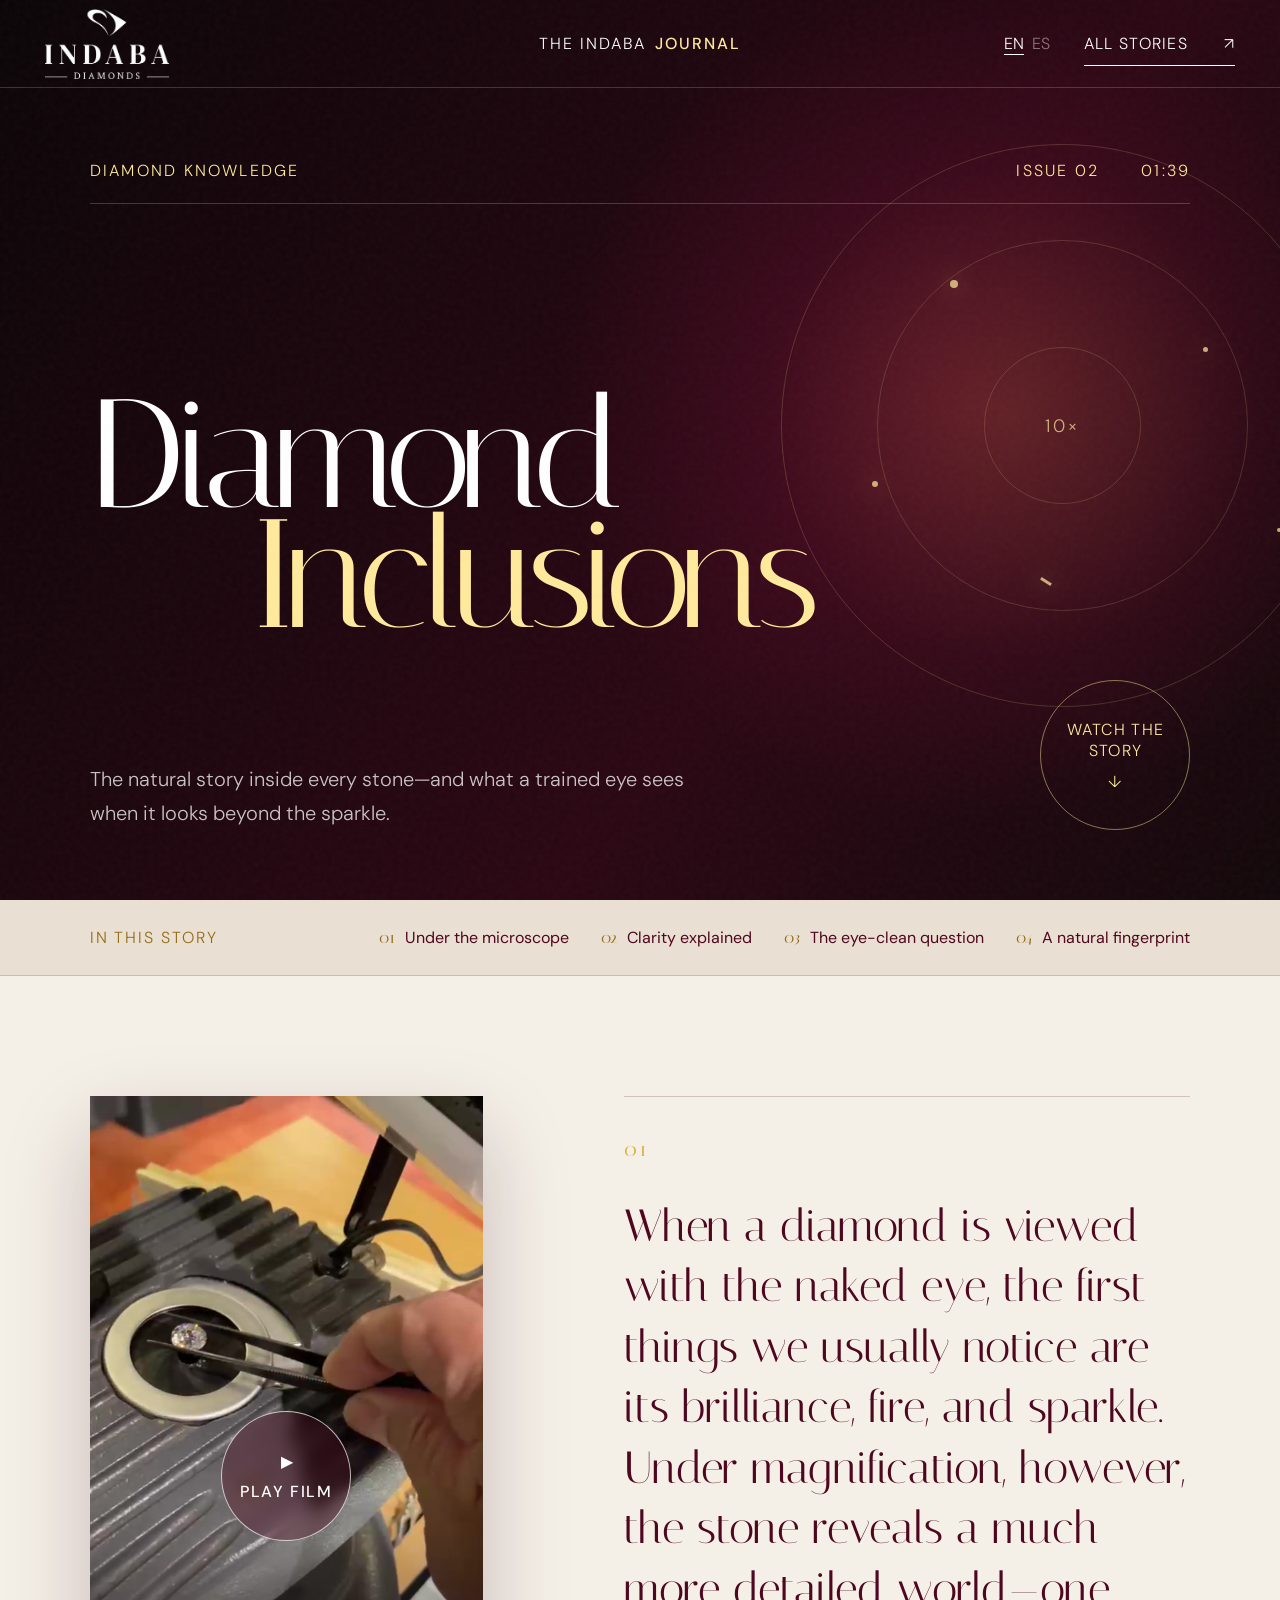
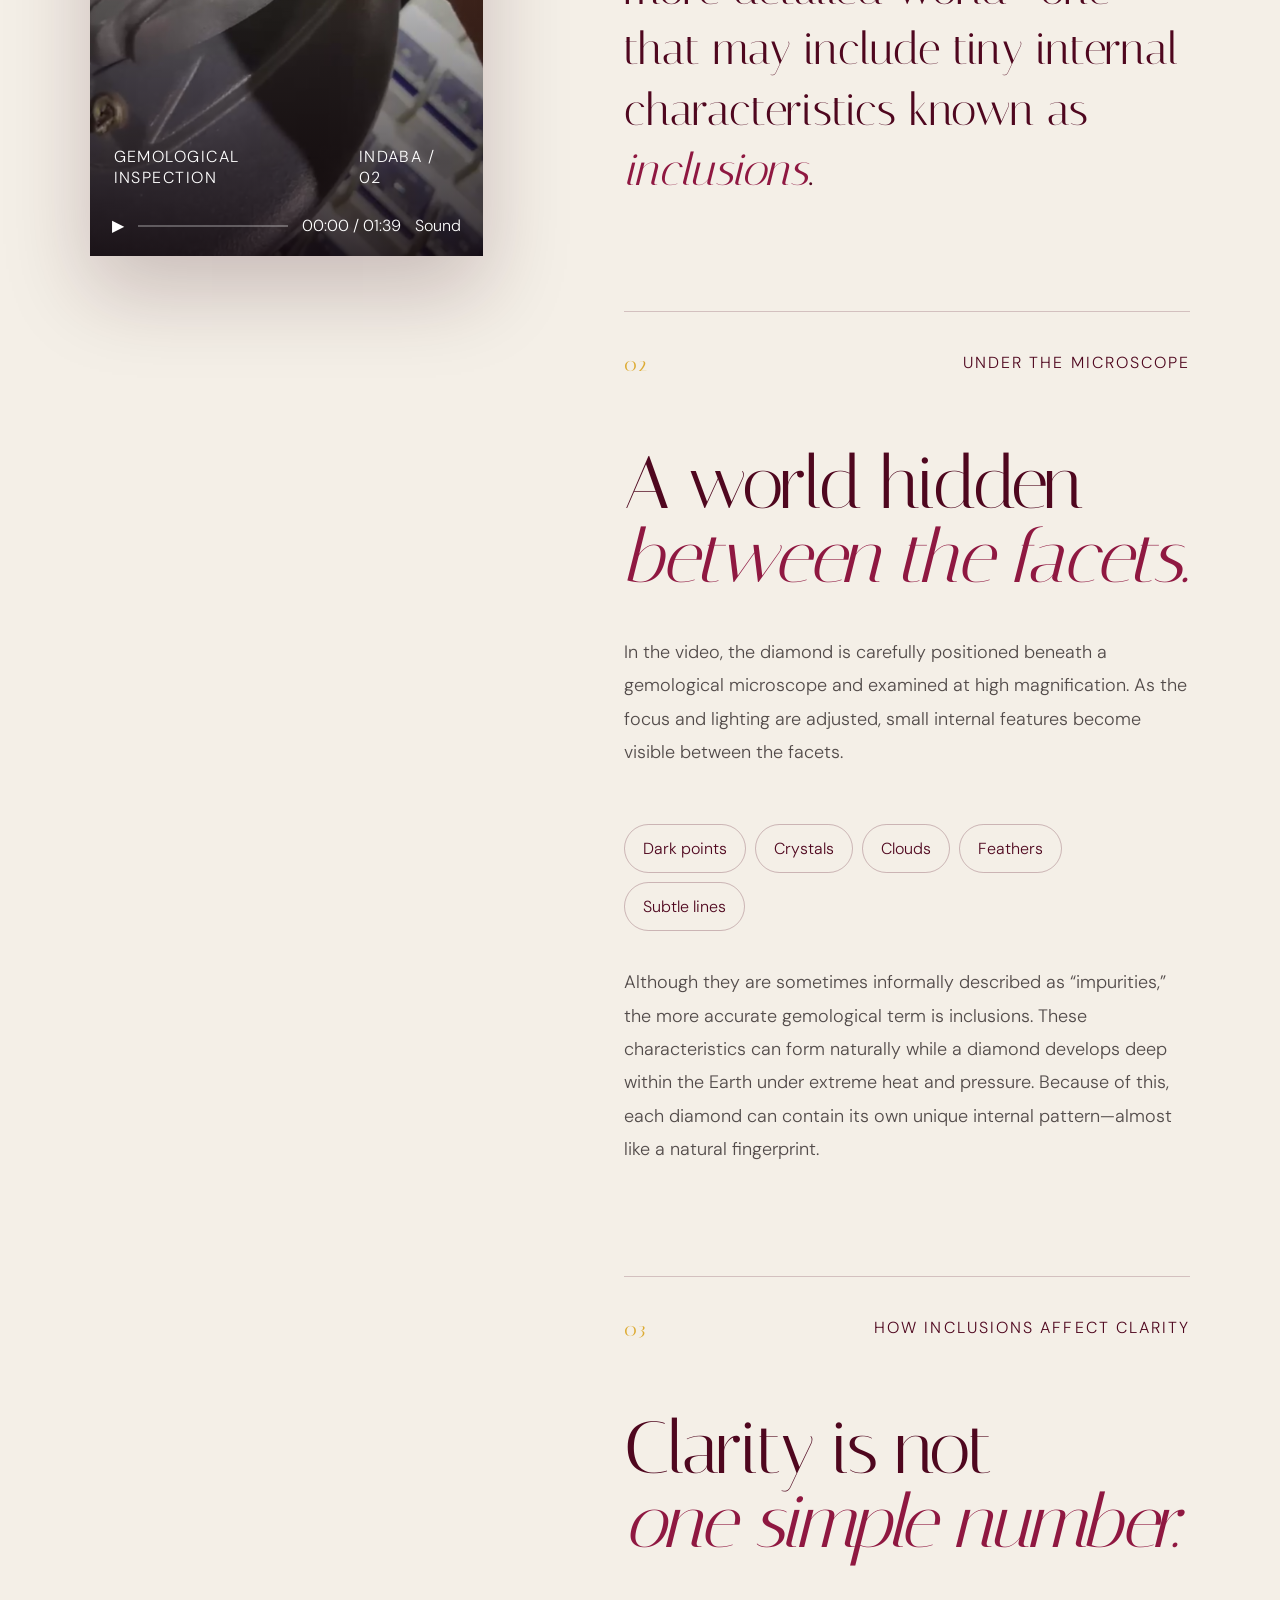
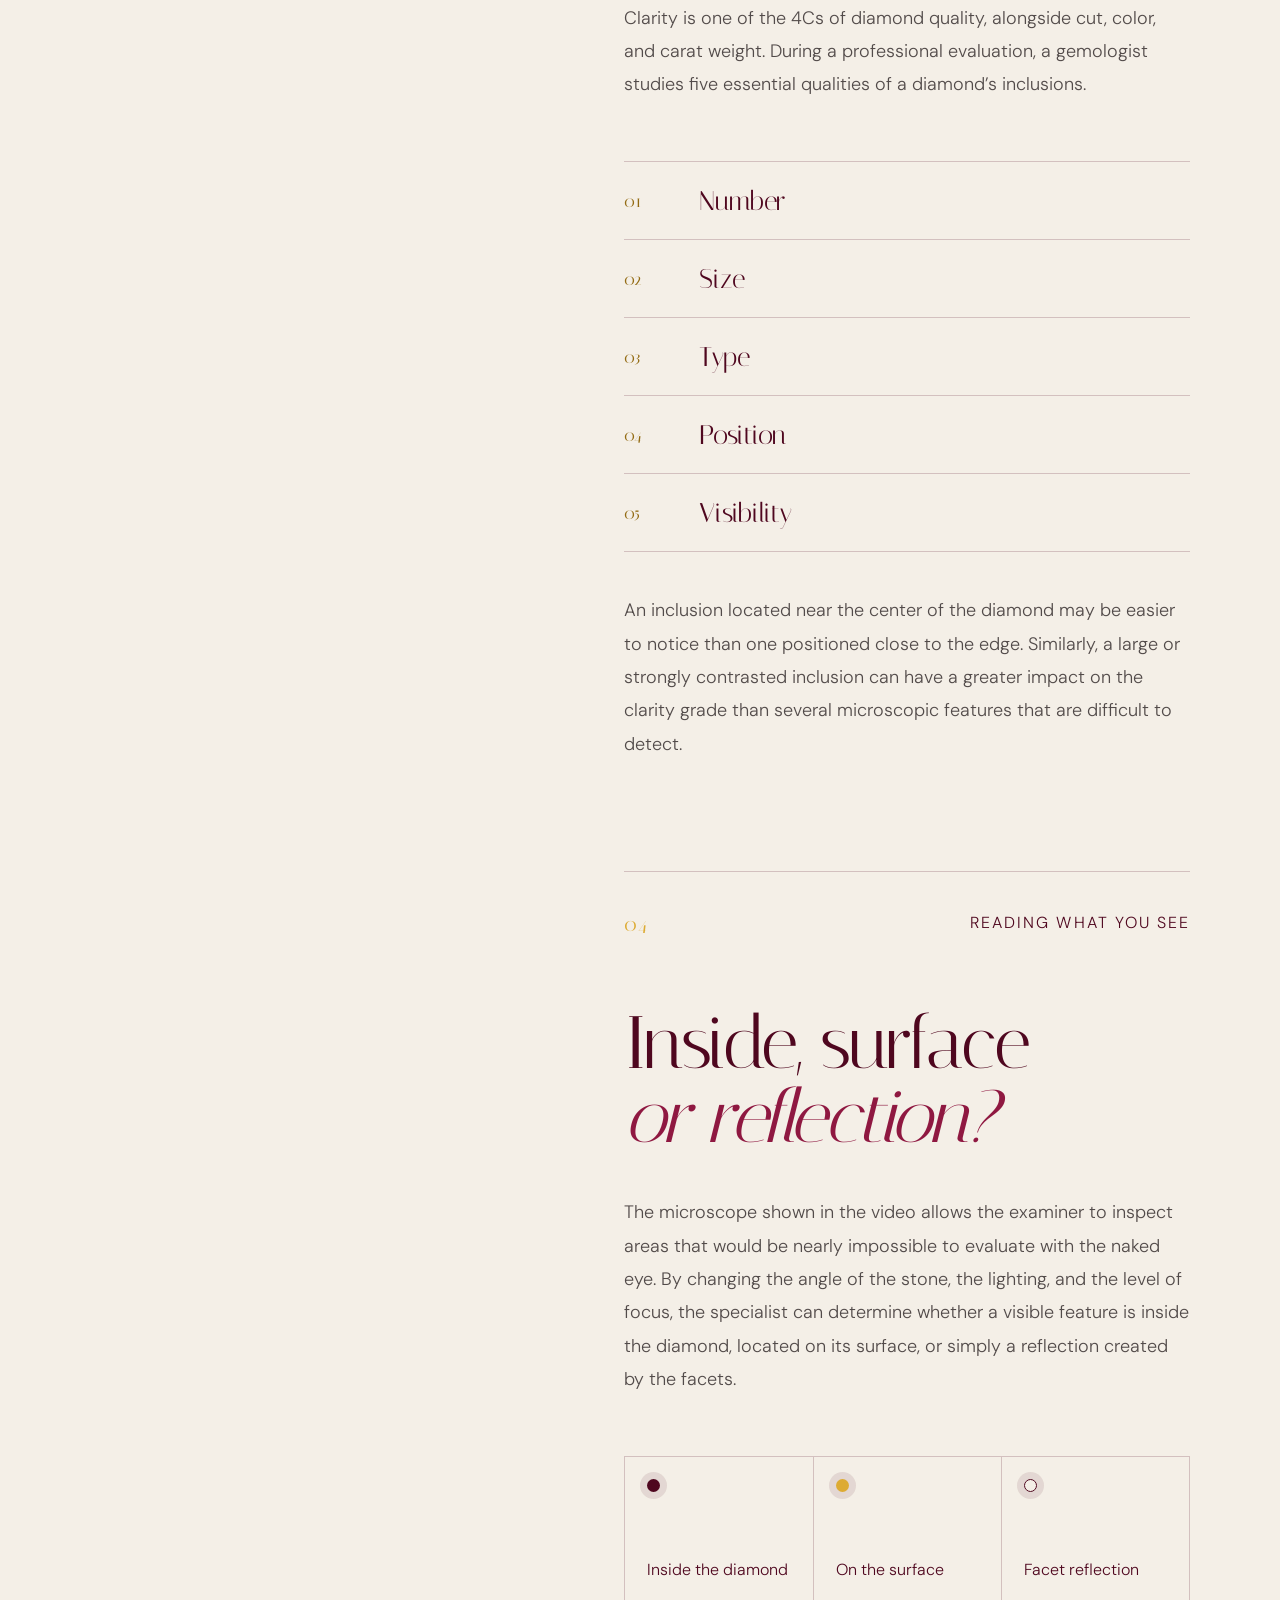
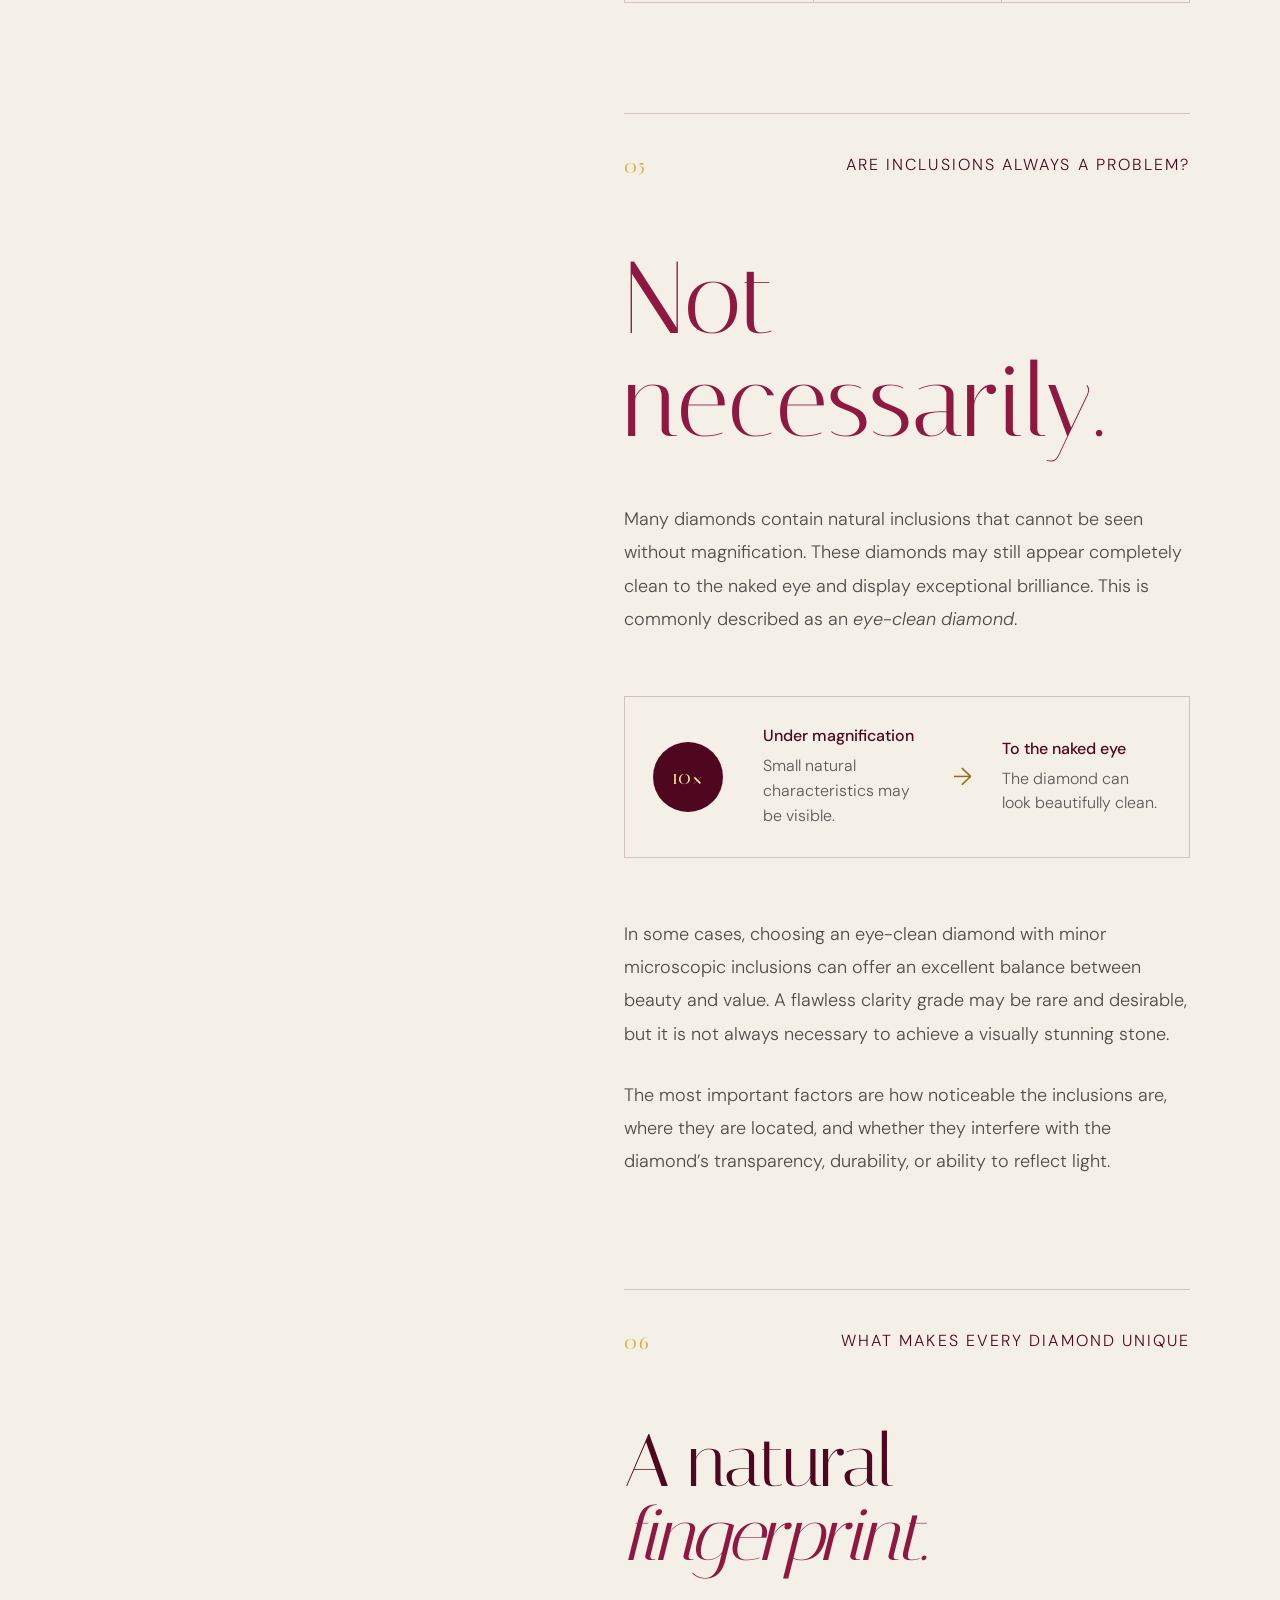
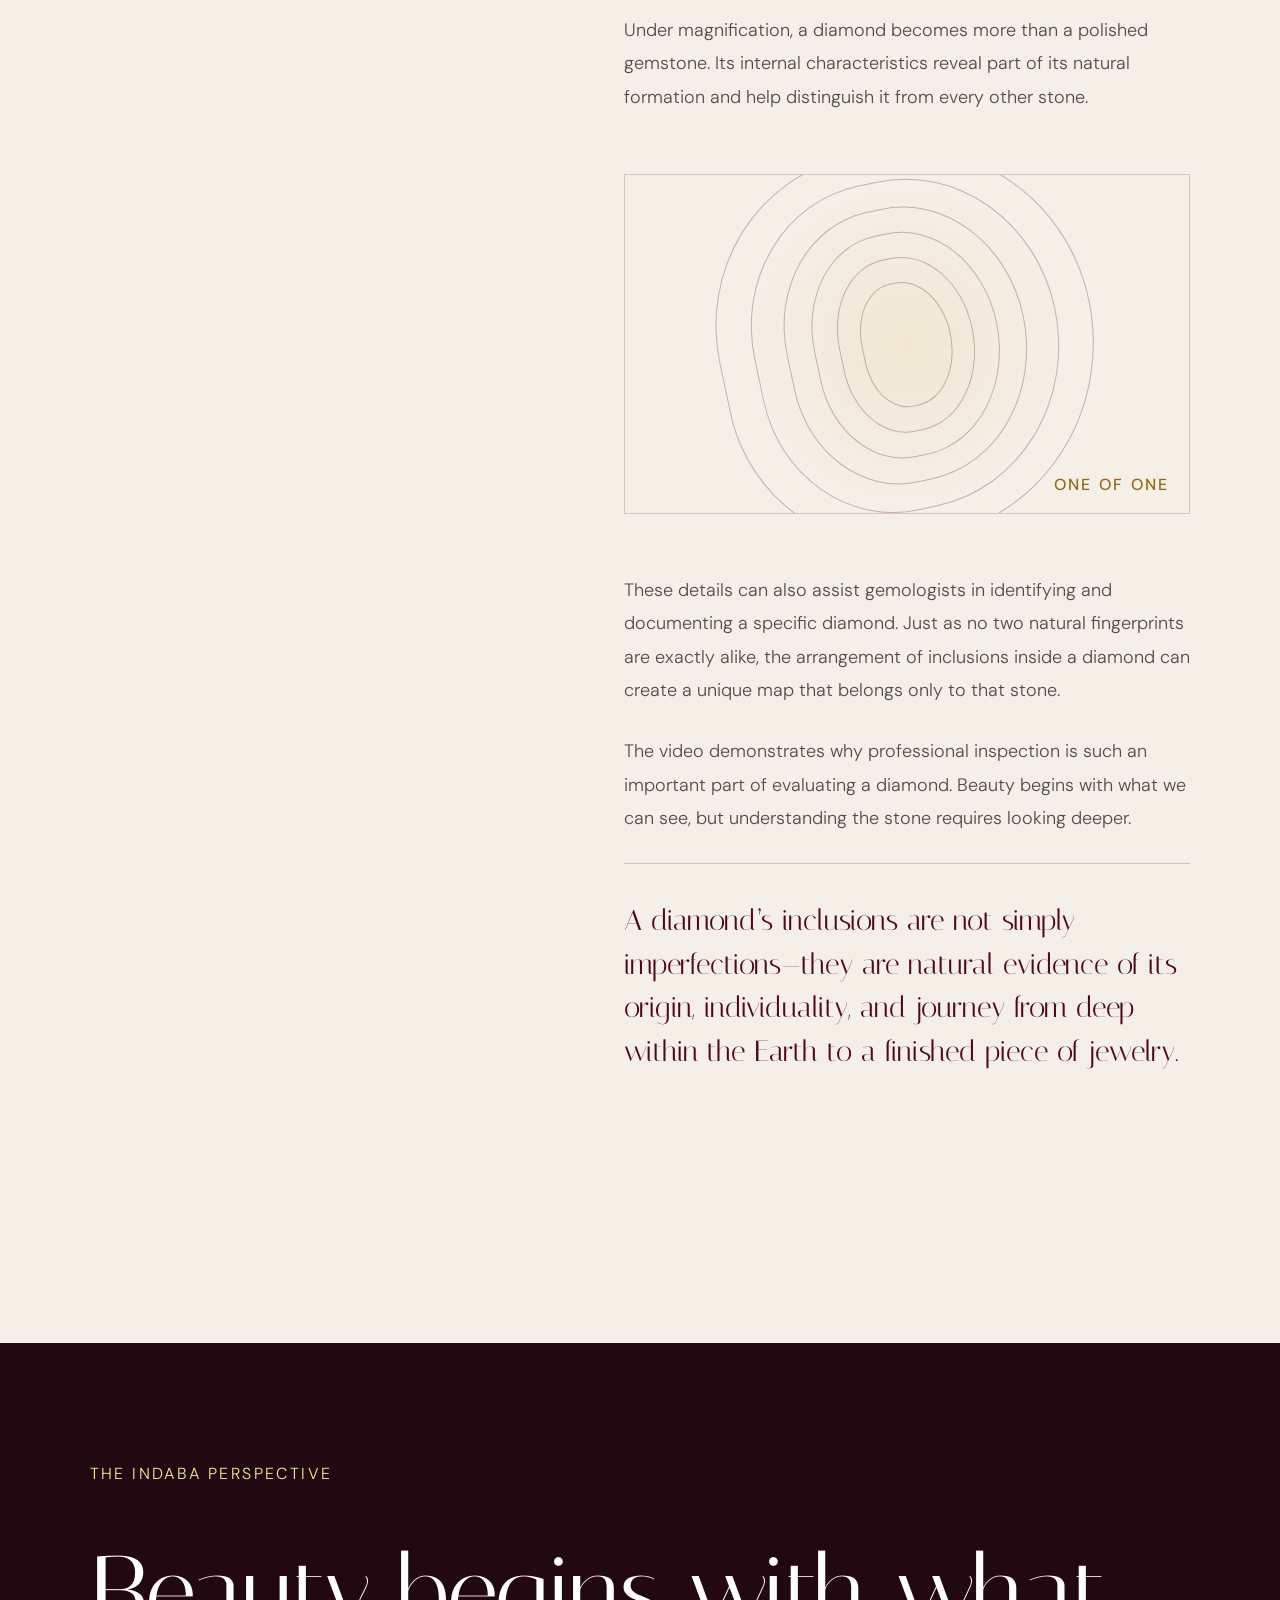
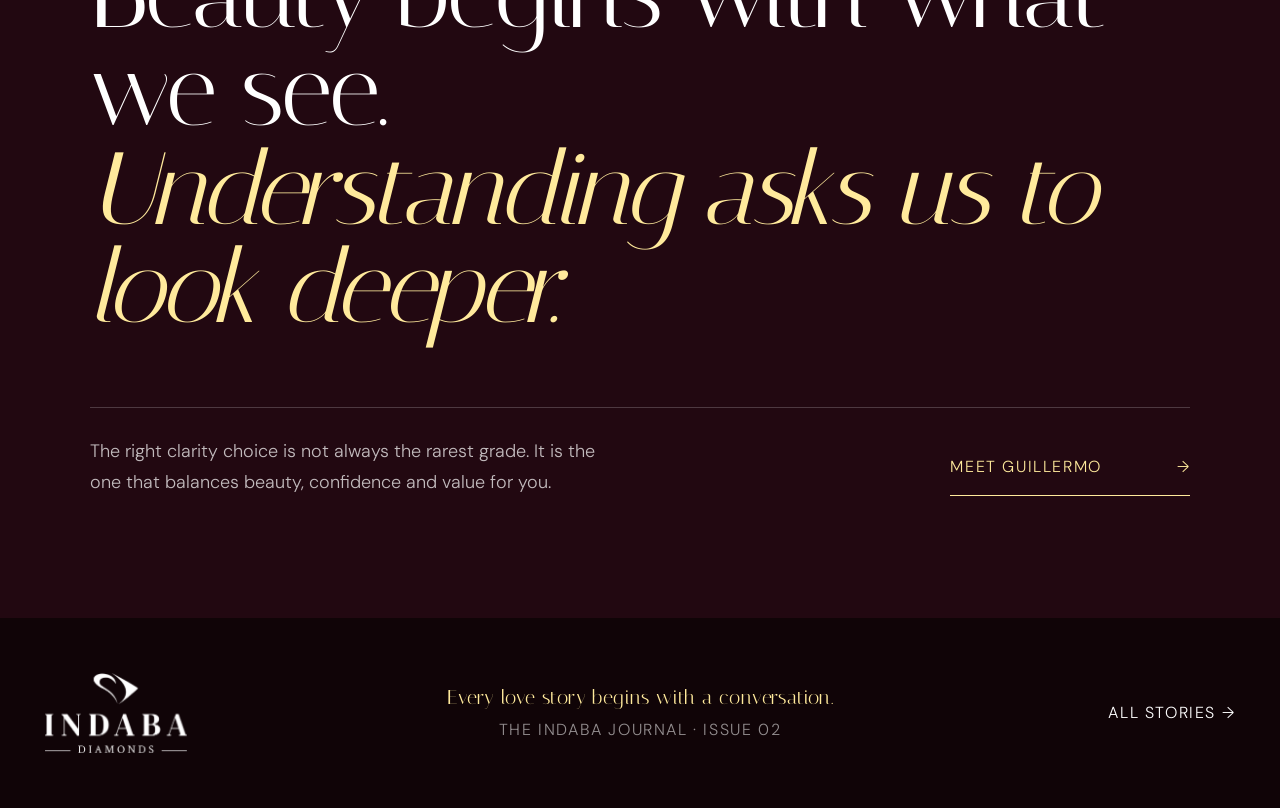
==== diamond-inclusions.html @ f03d9529 "Add bilingual Indaba Journal and update site branding" ====
<!doctype html>
<html lang="en">
  <head>
    <meta charset="UTF-8" />
    <meta name="viewport" content="width=device-width, initial-scale=1.0" />
    <meta name="description" content="Diamond inclusions: understand the natural internal characteristics, clarity and unique story inside every stone." />
    <meta name="theme-color" content="#18070d" />
    <link rel="icon" type="image/png" href="assets/branding/favicon.png" />
    <title>Diamond Inclusions — The Indaba Journal</title>
    <link rel="preconnect" href="https://fonts.googleapis.com" />
    <link rel="preconnect" href="https://fonts.gstatic.com" crossorigin />
    <link href="https://fonts.googleapis.com/css2?family=DM+Sans:wght@300;400;500;600&family=Italiana&display=swap" rel="stylesheet" />
    <link rel="stylesheet" href="journal.css" />
    <link rel="stylesheet" href="inclusions.css" />
    <script src="inclusions.js" defer></script>
  </head>
  <body id="top" class="inclusions-page">
    <div class="reading-progress" aria-hidden="true"><i></i></div>
    <div class="journal-noise" aria-hidden="true"></div>

    <header class="journal-header">
      <a class="journal-wordmark brand-logo brand-logo-switch" href="index.html" aria-label="Indaba Diamonds home">
        <img class="brand-logo-white" src="assets/branding/logo-white.png" alt="" />
        <img class="brand-logo-wine" src="assets/branding/logo-wine.png" alt="" aria-hidden="true" />
      </a>
      <a class="journal-name" href="journal.html"><span>THE INDABA</span><strong>JOURNAL</strong></a>
      <div class="journal-actions">
        <button class="journal-language" aria-label="Change language"><span class="active">EN</span><span>ES</span></button>
        <a class="back-home" href="journal.html"><span data-copy="backHome">All stories</span><i>↗</i></a>
      </div>
    </header>

    <main>
      <article>
        <section class="article-hero inclusions-hero">
          <div class="article-kicker reveal">
            <span data-copy="category">Diamond knowledge</span>
            <span>ISSUE 02</span>
            <span>01:39</span>
          </div>
          <h1 class="reveal">
            <span>Diamond</span>
            <span>Inclusions</span>
          </h1>
          <div class="article-hero-bottom">
            <p class="reveal" data-copy="heroDeck">The natural story inside every stone—and what a trained eye sees when it looks beyond the sparkle.</p>
            <a class="watch-cue reveal" href="#story">
              <span data-copy="watchStory">Watch the story</span>
              <i>↓</i>
            </a>
          </div>
          <div class="inclusion-orbit" aria-hidden="true">
            <span></span><span></span><span></span><span></span><span></span>
            <small>10×</small>
          </div>
        </section>

        <nav class="article-guide" aria-label="Article overview">
          <span data-copy="inThisStory">In this story</span>
          <a href="#microscope"><i>01</i><b data-copy="guideMicroscope">Under the microscope</b></a>
          <a href="#clarity"><i>02</i><b data-copy="guideClarity">Clarity explained</b></a>
          <a href="#eye-clean"><i>03</i><b data-copy="guideEyeClean">The eye-clean question</b></a>
          <a href="#fingerprint"><i>04</i><b data-copy="guideFingerprint">A natural fingerprint</b></a>
        </nav>

        <section class="article-story" id="story">
          <aside class="video-column">
            <div class="video-frame inclusions-video">
              <video id="journal-video" poster="assets/images/journal/inclusions-inspection-poster.jpg" preload="metadata" playsinline>
                <source src="impurezas.mp4" type="video/mp4" />
              </video>
              <button class="video-play" aria-label="Play video">
                <span>▶</span>
                <b data-copy="playFilm">Play film</b>
              </button>
              <div class="video-caption">
                <span data-copy="inspection">Gemological inspection</span>
                <span>INDABA / 02</span>
              </div>
              <div class="video-controls">
                <button class="control-play" aria-label="Play video">▶</button>
                <div class="video-track" aria-hidden="true"><i></i></div>
                <time>00:00 / 01:39</time>
                <button class="control-sound" aria-label="Mute video">Sound</button>
              </div>
            </div>
          </aside>

          <div class="story-copy">
            <section class="story-chapter chapter-intro reveal">
              <span class="chapter-number">01</span>
              <p class="lead" data-copy="intro">When a diamond is viewed with the naked eye, the first things we usually notice are its brilliance, fire, and sparkle. Under magnification, however, the stone reveals a much more detailed world—one that may include tiny internal characteristics known as <em>inclusions</em>.</p>
            </section>

            <section class="story-chapter reveal" id="microscope">
              <div class="chapter-heading">
                <span class="chapter-number">02</span>
                <p data-copy="chapterMicroscope">Under the microscope</p>
              </div>
              <h2 data-copy="microscopeTitle">A world hidden<br /><em>between the facets.</em></h2>
              <p data-copy="microscopeBody">In the video, the diamond is carefully positioned beneath a gemological microscope and examined at high magnification. As the focus and lighting are adjusted, small internal features become visible between the facets.</p>
              <div class="inclusion-types">
                <span data-copy="darkPoints">Dark points</span>
                <span data-copy="crystals">Crystals</span>
                <span data-copy="clouds">Clouds</span>
                <span data-copy="feathers">Feathers</span>
                <span data-copy="lines">Subtle lines</span>
              </div>
              <p data-copy="termBody">Although they are sometimes informally described as “impurities,” the more accurate gemological term is inclusions. These characteristics can form naturally while a diamond develops deep within the Earth under extreme heat and pressure. Because of this, each diamond can contain its own unique internal pattern—almost like a natural fingerprint.</p>
            </section>

            <section class="story-chapter reveal" id="clarity">
              <div class="chapter-heading">
                <span class="chapter-number">03</span>
                <p data-copy="chapterClarity">How inclusions affect clarity</p>
              </div>
              <h2 data-copy="clarityTitle">Clarity is not<br /><em>one simple number.</em></h2>
              <p data-copy="clarityIntro">Clarity is one of the 4Cs of diamond quality, alongside cut, color, and carat weight. During a professional evaluation, a gemologist studies five essential qualities of a diamond’s inclusions.</p>
              <div class="clarity-factors">
                <div><span>01</span><b data-copy="number">Number</b></div>
                <div><span>02</span><b data-copy="size">Size</b></div>
                <div><span>03</span><b data-copy="type">Type</b></div>
                <div><span>04</span><b data-copy="position">Position</b></div>
                <div><span>05</span><b data-copy="visibility">Visibility</b></div>
              </div>
              <p data-copy="positionBody">An inclusion located near the center of the diamond may be easier to notice than one positioned close to the edge. Similarly, a large or strongly contrasted inclusion can have a greater impact on the clarity grade than several microscopic features that are difficult to detect.</p>
            </section>

            <section class="story-chapter reveal">
              <div class="chapter-heading">
                <span class="chapter-number">04</span>
                <p data-copy="chapterReading">Reading what you see</p>
              </div>
              <h2 data-copy="readingTitle">Inside, surface<br /><em>or reflection?</em></h2>
              <p data-copy="readingBody">The microscope shown in the video allows the examiner to inspect areas that would be nearly impossible to evaluate with the naked eye. By changing the angle of the stone, the lighting, and the level of focus, the specialist can determine whether a visible feature is inside the diamond, located on its surface, or simply a reflection created by the facets.</p>
              <div class="location-key">
                <div><i></i><span data-copy="inside">Inside the diamond</span></div>
                <div><i></i><span data-copy="surface">On the surface</span></div>
                <div><i></i><span data-copy="reflection">Facet reflection</span></div>
              </div>
            </section>

            <section class="story-chapter reveal" id="eye-clean">
              <div class="chapter-heading">
                <span class="chapter-number">05</span>
                <p data-copy="chapterProblem">Are inclusions always a problem?</p>
              </div>
              <blockquote class="answer-quote" data-copy="notNecessarily">Not necessarily.</blockquote>
              <p data-copy="eyeCleanBody">Many diamonds contain natural inclusions that cannot be seen without magnification. These diamonds may still appear completely clean to the naked eye and display exceptional brilliance. This is commonly described as an <em>eye-clean diamond</em>.</p>
              <div class="eye-clean-card">
                <span>10×</span>
                <div>
                  <b data-copy="underMagnification">Under magnification</b>
                  <p data-copy="underMagnificationBody">Small natural characteristics may be visible.</p>
                </div>
                <i>→</i>
                <div>
                  <b data-copy="toNakedEye">To the naked eye</b>
                  <p data-copy="toNakedEyeBody">The diamond can look beautifully clean.</p>
                </div>
              </div>
              <p data-copy="valueBody">In some cases, choosing an eye-clean diamond with minor microscopic inclusions can offer an excellent balance between beauty and value. A flawless clarity grade may be rare and desirable, but it is not always necessary to achieve a visually stunning stone.</p>
              <p data-copy="importantBody">The most important factors are how noticeable the inclusions are, where they are located, and whether they interfere with the diamond’s transparency, durability, or ability to reflect light.</p>
            </section>

            <section class="story-chapter chapter-conclusion reveal" id="fingerprint">
              <div class="chapter-heading">
                <span class="chapter-number">06</span>
                <p data-copy="chapterUnique">What makes every diamond unique</p>
              </div>
              <h2 data-copy="uniqueTitle">A natural<br /><em>fingerprint.</em></h2>
              <p data-copy="uniqueBody">Under magnification, a diamond becomes more than a polished gemstone. Its internal characteristics reveal part of its natural formation and help distinguish it from every other stone.</p>
              <div class="fingerprint-map" aria-hidden="true">
                <span></span><span></span><span></span><span></span><span></span><span></span>
                <b>ONE OF ONE</b>
              </div>
              <p data-copy="identifyBody">These details can also assist gemologists in identifying and documenting a specific diamond. Just as no two natural fingerprints are exactly alike, the arrangement of inclusions inside a diamond can create a unique map that belongs only to that stone.</p>
              <p data-copy="inspectionImportance">The video demonstrates why professional inspection is such an important part of evaluating a diamond. Beauty begins with what we can see, but understanding the stone requires looking deeper.</p>
              <p class="final-thought" data-copy="finalThought">A diamond’s inclusions are not simply imperfections—they are natural evidence of its origin, individuality, and journey from deep within the Earth to a finished piece of jewelry.</p>
            </section>
          </div>
        </section>

        <section class="article-closing inclusions-closing">
          <p class="closing-label" data-copy="closingLabel">The Indaba perspective</p>
          <h2 data-copy="closingTitle">Beauty begins with what we see.<br /><em>Understanding asks us to look deeper.</em></h2>
          <div>
            <p data-copy="closingBody">The right clarity choice is not always the rarest grade. It is the one that balances beauty, confidence and value for you.</p>
            <a href="index.html#meet"><span data-copy="meetGuillermo">Meet Guillermo</span><i>→</i></a>
          </div>
        </section>
      </article>
    </main>

    <footer class="journal-footer">
      <a class="journal-wordmark brand-logo brand-logo-dark" href="index.html" aria-label="Indaba Diamonds home">
        <img src="assets/branding/logo-white.png" alt="" />
      </a>
      <p class="journal-footer-motto"><span>Every love story begins with a conversation.</span><small>THE INDABA JOURNAL · ISSUE 02</small></p>
      <a href="journal.html" data-copy="allStories">All stories →</a>
    </footer>
  </body>
</html>
---- journal.css ----
:root {
  --wine: #4f071f;
  --wine-deep: #18070d;
  --gold: #ddab33;
  --gold-light: #ffea9c;
  --gold-deep: #936b13;
  --ivory: #f4efe7;
  --paper: #e9dfd2;
  --ink: #1a1113;
  --serif: "Italiana", "Times New Roman", serif;
  --sans: "DM Sans", Arial, sans-serif;
}

* { box-sizing: border-box; }
html { scroll-behavior: smooth; }
body { margin: 0; background: var(--ivory); color: var(--ink); font-family: var(--sans); font-size: 16px; font-weight: 300; overflow-x: hidden; }
a { color: inherit; text-decoration: none; }
button { color: inherit; font: inherit; cursor: pointer; }
img, video { display: block; width: 100%; }

.reading-progress { position: fixed; z-index: 200; top: 0; left: 0; right: 0; height: 3px; background: transparent; }
.reading-progress i { display: block; width: 0; height: 100%; background: var(--gold); }
.journal-noise { position: fixed; z-index: 100; inset: 0; pointer-events: none; opacity: .045; background-image: url("data:image/svg+xml,%3Csvg viewBox='0 0 180 180' xmlns='http://www.w3.org/2000/svg'%3E%3Cfilter id='n'%3E%3CfeTurbulence type='fractalNoise' baseFrequency='.9' numOctaves='3' stitchTiles='stitch'/%3E%3C/filter%3E%3Crect width='100%25' height='100%25' filter='url(%23n)' opacity='.8'/%3E%3C/svg%3E"); }

.journal-header { position: fixed; z-index: 80; top: 0; left: 0; right: 0; height: 88px; padding: 0 3.5vw; display: grid; grid-template-columns: 1fr auto 1fr; align-items: center; color: white; border-bottom: 1px solid rgba(255,255,255,.18); transition: height .3s, color .3s, background .3s; }
.journal-header.scrolled { height: 72px; color: var(--wine); background: rgba(244,239,231,.94); border-color: rgba(79,7,31,.16); backdrop-filter: blur(18px); }
.journal-wordmark { display: inline-flex; align-items: center; gap: 12px; width: max-content; }
.journal-wordmark > span:last-child { display: grid; line-height: 1; }
.journal-wordmark strong { font: 21px/1 var(--serif); letter-spacing: .22em; }
.journal-wordmark small { margin-top: 5px; font-size: 16px; letter-spacing: .24em; }
.journal-mark { position: relative; width: 28px; height: 26px; display: block; }
.journal-mark i, .journal-mark b { position: absolute; display: block; }
.journal-mark i { width: 17px; height: 24px; left: 1px; border: 2px solid currentColor; border-right: 0; border-radius: 60% 0 50% 45%; transform: rotate(-33deg); }
.journal-mark b { width: 0; height: 0; right: 0; top: 1px; border-top: 12px solid transparent; border-bottom: 12px solid transparent; border-left: 16px solid currentColor; }
.brand-logo { position: relative; width: 124px; height: 70px; display: block; flex: 0 0 auto; }
.brand-logo img { position: absolute; inset: 0; width: 100%; height: 100%; object-fit: contain; transition: opacity .3s; }
.brand-logo-switch .brand-logo-wine { opacity: 0; }
.journal-header.scrolled .brand-logo-switch .brand-logo-white { opacity: 0; }
.journal-header.scrolled .brand-logo-switch .brand-logo-wine { opacity: 1; }
.journal-header.scrolled .brand-logo { width: 106px; height: 60px; }
.journal-name { display: flex; gap: 9px; align-items: baseline; font-size: 16px; letter-spacing: .12em; }
.journal-name strong { color: var(--gold-light); font-weight: 500; }
.journal-header.scrolled .journal-name strong { color: var(--gold); }
.journal-actions { justify-self: end; display: flex; align-items: center; gap: 28px; }
.journal-language { display: flex; gap: 8px; border: 0; background: none; font-size: 16px; }
.journal-language span { opacity: .45; }
.journal-language span.active { opacity: 1; border-bottom: 1px solid currentColor; }
.back-home { display: flex; gap: 36px; padding: 11px 0; border-bottom: 1px solid currentColor; font-size: 16px; letter-spacing: .08em; text-transform: uppercase; }
.back-home i { font-style: normal; }

.article-hero { min-height: 100svh; padding: 160px 7vw 70px; position: relative; display: flex; flex-direction: column; color: white; background: radial-gradient(circle at 79% 42%, rgba(123,18,55,.58), transparent 25%), linear-gradient(125deg,#100407 10%,#30000f 58%,#17060c); overflow: hidden; }
.article-kicker { position: relative; z-index: 2; display: flex; gap: 42px; padding-bottom: 22px; border-bottom: 1px solid rgba(255,255,255,.2); color: var(--gold-light); font-size: 16px; letter-spacing: .14em; text-transform: uppercase; }
.article-kicker span:first-child { margin-right: auto; }
.article-hero h1 { position: relative; z-index: 2; margin: auto 0 5vh; max-width: 1060px; font: clamp(84px,12vw,182px)/.72 var(--serif); font-weight: 400; letter-spacing: -.045em; }
.article-hero h1 span { display: block; }
.article-hero h1 em { position: absolute; left: 46%; top: 29%; color: var(--gold-light); font-size: .48em; font-weight: 400; }
.article-hero h1 span:last-child { margin-left: 23%; color: var(--gold-light); }
.article-hero-bottom { position: relative; z-index: 2; display: flex; align-items: end; justify-content: space-between; gap: 7vw; }
.article-hero-bottom > p { max-width: 600px; margin: 0; color: rgba(255,255,255,.76); font-size: 20px; line-height: 1.7; }
.watch-cue { width: 150px; height: 150px; border: 1px solid rgba(255,234,156,.48); border-radius: 50%; display: grid; place-content: center; gap: 10px; text-align: center; color: var(--gold-light); font-size: 16px; text-transform: uppercase; letter-spacing: .08em; transition: background .25s, color .25s; }
.watch-cue:hover { background: var(--gold); color: var(--wine); }
.watch-cue i { font-style: normal; }
.hero-orbit { position: absolute; width: min(42vw,620px); aspect-ratio: 1; right: -5vw; top: 15%; display: grid; place-items: center; opacity: .38; }
.orbit-ring { position: absolute; inset: 0; border: 1px solid var(--gold-light); border-radius: 50%; animation: orbitPulse 5s ease-in-out infinite; }
.orbit-ring::before, .orbit-ring::after { content: ""; position: absolute; inset: 13%; border: 1px solid rgba(255,234,156,.52); border-radius: 50%; }
.orbit-ring::after { inset: 31%; }
.orbit-diamond { color: var(--gold-light); font-size: 70px; animation: diamondTurn 12s linear infinite; }
.hero-orbit small { position: absolute; right: 9%; top: 50%; font-size: 16px; letter-spacing: .2em; }

.article-story { padding: 120px 7vw 160px; display: grid; grid-template-columns: minmax(340px,.82fr) 1.18fr; gap: 11vw; background: var(--ivory); }
.video-column { position: relative; }
.video-frame { position: sticky; top: 105px; max-width: 520px; margin: 0 auto; height: calc(100svh - 140px); min-height: 600px; max-height: 780px; overflow: hidden; background: #110509; box-shadow: 0 35px 80px rgba(49,7,21,.22); }
.video-frame::after { content: ""; position: absolute; inset: 52% 0 0; background: linear-gradient(transparent,rgba(10,1,4,.82)); pointer-events: none; }
.video-frame video { width: 100%; height: 100%; object-fit: cover; }
.video-play { position: absolute; z-index: 3; inset: 0; margin: auto; width: 130px; height: 130px; border: 1px solid rgba(255,255,255,.7); border-radius: 50%; background: rgba(79,7,31,.34); color: white; display: grid; place-content: center; justify-items: center; gap: 9px; font-size: 16px; text-transform: uppercase; letter-spacing: .1em; backdrop-filter: blur(9px); transition: opacity .25s, transform .25s, background .25s; }
.video-play:hover { background: var(--gold); color: var(--wine); transform: scale(1.05); }
.video-play span { padding-left: 3px; }
.video-play b { font-weight: 500; }
.video-frame.playing .video-play { opacity: 0; pointer-events: none; }
.video-caption { position: absolute; z-index: 2; left: 24px; right: 24px; bottom: 68px; display: flex; justify-content: space-between; gap: 20px; color: white; font-size: 16px; letter-spacing: .09em; text-transform: uppercase; }
.video-controls { position: absolute; z-index: 3; left: 22px; right: 22px; bottom: 20px; display: grid; grid-template-columns: auto 1fr auto auto; gap: 14px; align-items: center; color: white; }
.video-controls button { border: 0; padding: 0; background: none; color: inherit; font-size: 16px; }
.video-controls time { font-size: 16px; white-space: nowrap; }
.video-track { height: 2px; background: rgba(255,255,255,.28); }
.video-track i { display: block; width: 0; height: 100%; background: var(--gold); }

.story-copy { min-width: 0; }
.story-chapter { min-height: 82svh; padding: 40px 0 110px; border-top: 1px solid rgba(79,7,31,.2); display: flex; flex-direction: column; justify-content: center; }
.chapter-intro { min-height: 70svh; }
.chapter-number { color: var(--gold); font: 20px var(--serif); letter-spacing: .08em; }
.chapter-heading { margin-bottom: 70px; display: flex; justify-content: space-between; gap: 35px; color: var(--wine); }
.chapter-heading p { margin: 0; font-size: 16px; letter-spacing: .13em; text-transform: uppercase; }
.story-chapter h2 { margin: 0 0 42px; color: var(--wine); font: clamp(48px,5.8vw,86px)/1 var(--serif); font-weight: 400; letter-spacing: -.03em; }
.story-chapter h2 em { color: #8f1841; font-weight: 400; }
.story-chapter > p:not(.lead) { max-width: 690px; margin: 0; color: rgba(26,17,19,.74); font-size: 18px; line-height: 1.85; }
.lead { margin: 35px 0 0; color: var(--wine); font: clamp(34px,3.5vw,52px)/1.35 var(--serif); }
.lead em { color: #8f1841; font-weight: 400; }
.pattern-pair { margin-top: 65px; display: grid; grid-template-columns: 1fr 1fr; border: 1px solid rgba(79,7,31,.2); }
.pattern-pair > div { min-height: 255px; padding: 28px; display: flex; flex-direction: column; }
.pattern-pair > div + div { border-left: 1px solid rgba(79,7,31,.2); }
.pattern-symbol { margin: auto; color: var(--wine); font: 70px/1 var(--serif); }
.pattern-pair b { color: var(--wine); font-size: 16px; font-weight: 500; letter-spacing: .12em; }
.pattern-pair small { margin-top: 7px; color: rgba(26,17,19,.58); font-size: 16px; }
.hearts-symbol { color: #8f1841; }
blockquote { margin: 70px 0 0; padding: 34px 0 0 58px; border-top: 1px solid rgba(79,7,31,.24); position: relative; color: var(--wine); font: 34px/1.35 var(--serif); }
blockquote::before { content: "“"; position: absolute; left: 0; top: 22px; color: var(--gold); font: 54px var(--serif); }
.precision-list { margin-top: 65px; border-top: 1px solid rgba(79,7,31,.22); }
.precision-list > div { min-height: 90px; padding: 20px 0; border-bottom: 1px solid rgba(79,7,31,.22); display: grid; grid-template-columns: 80px 1fr; align-items: center; }
.precision-list span { color: var(--gold); font: 18px var(--serif); }
.precision-list b { color: var(--wine); font: 28px var(--serif); font-weight: 400; }
.chapter-conclusion { min-height: 100svh; }
.result-words { margin: 65px 0; display: grid; color: var(--wine); font: clamp(43px,6vw,88px)/1 var(--serif); }
.result-words span { padding: 13px 0; border-bottom: 1px solid rgba(79,7,31,.18); }
.result-words span:nth-child(2) { padding-left: 12%; color: #8f1841; }
.result-words span:nth-child(3) { padding-left: 25%; color: var(--gold); }

.article-closing { min-height: 88svh; padding: 120px 7vw; display: flex; flex-direction: column; justify-content: center; color: white; background: var(--wine); }
.closing-label { margin: 0 0 60px; color: var(--gold-light); font-size: 16px; letter-spacing: .15em; text-transform: uppercase; }
.article-closing h2 { margin: 0; font: clamp(58px,8vw,122px)/.96 var(--serif); font-weight: 400; letter-spacing: -.03em; }
.article-closing h2 em { color: var(--gold-light); font-weight: 400; }
.article-closing > div { margin-top: 70px; padding-top: 28px; border-top: 1px solid rgba(255,255,255,.2); display: flex; align-items: center; justify-content: space-between; gap: 60px; }
.article-closing > div p { max-width: 520px; margin: 0; color: rgba(255,255,255,.72); font-size: 18px; line-height: 1.7; }
.article-closing > div a { min-width: 240px; padding: 18px 0; border-bottom: 1px solid var(--gold-light); display: flex; justify-content: space-between; color: var(--gold-light); font-size: 16px; letter-spacing: .1em; text-transform: uppercase; }
.article-closing > div i { font-style: normal; }

.journal-footer { min-height: 190px; padding: 50px 3.5vw; display: grid; grid-template-columns: 1fr auto 1fr; align-items: center; gap: 40px; background: #100407; color: white; }
.journal-footer .journal-wordmark { color: var(--gold-light); }
.journal-footer .brand-logo { width: 142px; height: 80px; }
.journal-footer p, .journal-footer > a:last-child { margin: 0; font-size: 16px; letter-spacing: .1em; }
.journal-footer-motto { display: grid; gap: 9px; text-align: center; }
.journal-footer-motto > span { color: var(--gold-light); font: 20px/1.25 var(--serif); letter-spacing: .02em; }
.journal-footer-motto > small { color: rgba(255,255,255,.55); font-size: 16px; letter-spacing: .1em; }
.journal-footer > a:last-child { justify-self: end; text-transform: uppercase; }

.reveal { opacity: 0; transform: translateY(28px); transition: opacity .75s ease, transform .75s cubic-bezier(.2,.7,.2,1); }
.reveal.visible { opacity: 1; transform: none; }
@keyframes orbitPulse { 0%,100% { transform: scale(1); opacity: .65; } 50% { transform: scale(.96); opacity: 1; } }
@keyframes diamondTurn { to { transform: rotate(360deg); } }

@media (max-width: 980px) {
  .journal-header { grid-template-columns: 1fr auto; }
  .journal-name { display: none; }
  .article-story { grid-template-columns: minmax(300px,.75fr) 1.25fr; gap: 7vw; }
  .journal-footer { grid-template-columns: 1fr auto 1fr; }
}

@media (max-width: 700px) {
  .journal-header { height: 70px; padding: 0 20px; }
  .journal-header .brand-logo { width: 94px; height: 54px; }
  .journal-header.scrolled .brand-logo { width: 90px; height: 51px; }
  .journal-wordmark strong { font-size: 18px; }
  .journal-wordmark small { font-size: 16px; }
  .journal-actions { gap: 15px; }
  .back-home span { display: none; }
  .back-home { gap: 0; padding: 8px; border: 0; }
  .article-hero { min-height: 100svh; padding: 120px 24px 55px; }
  .article-kicker { gap: 18px; }
  .article-kicker span:first-child { max-width: 150px; }
  .article-kicker span:nth-child(2) { display: none; }
  .article-hero h1 { margin: auto 0 10vh; font-size: clamp(74px,25vw,112px); line-height: .78; }
  .article-hero h1 em { left: 57%; top: 31%; }
  .article-hero h1 span:last-child { margin-left: 9%; }
  .article-hero-bottom { align-items: center; }
  .article-hero-bottom > p { max-width: 235px; font-size: 17px; }
  .watch-cue { width: 100px; height: 100px; flex: 0 0 auto; }
  .watch-cue span { max-width: 70px; }
  .hero-orbit { width: 90vw; right: -48vw; top: 27%; }
  .article-story { padding: 70px 24px 100px; display: block; }
  .video-frame { position: relative; top: auto; width: 100%; height: min(78svh,700px); min-height: 560px; margin-bottom: 100px; }
  .video-play { width: 112px; height: 112px; }
  .video-caption { bottom: 76px; flex-direction: column; }
  .video-controls { grid-template-columns: auto 1fr auto; }
  .video-controls time { display: none; }
  .story-chapter, .chapter-intro, .chapter-conclusion { min-height: auto; padding: 80px 0; }
  .chapter-heading { margin-bottom: 50px; }
  .story-chapter h2 { font-size: clamp(46px,13vw,62px); }
  .lead { font-size: 34px; }
  .pattern-pair { grid-template-columns: 1fr; }
  .pattern-pair > div + div { border-top: 1px solid rgba(79,7,31,.2); border-left: 0; }
  .result-words { font-size: 14vw; }
  .article-closing { min-height: 80svh; padding: 90px 24px; }
  .article-closing h2 { font-size: 14vw; }
  .article-closing > div { align-items: flex-start; flex-direction: column; }
  .article-closing > div a { width: 100%; }
  .journal-footer { padding: 45px 24px; grid-template-columns: 1fr; }
  .journal-footer .brand-logo { width: 118px; height: 67px; }
  .journal-footer-motto { text-align: left; }
  .journal-footer > a:last-child { justify-self: start; }
}

@media (prefers-reduced-motion: reduce) {
  *, *::before, *::after { scroll-behavior: auto !important; animation-duration: .01ms !important; animation-iteration-count: 1 !important; transition-duration: .01ms !important; }
  .reveal { opacity: 1; transform: none; }
}
---- inclusions.css ----
.inclusions-hero { background: radial-gradient(circle at 79% 46%,rgba(168,116,45,.2),transparent 22%),radial-gradient(circle at 76% 45%,rgba(123,18,55,.52),transparent 38%),linear-gradient(125deg,#0b0507,#2a0713 62%,#13080b); }
.inclusions-hero h1 { line-height: .78; }
.inclusions-hero h1 span:last-child { margin-left: 15%; }
.inclusion-orbit { position: absolute; width: min(44vw,650px); aspect-ratio: 1; right: -5vw; top: 16%; border: 1px solid rgba(255,234,156,.24); border-radius: 50%; opacity: .72; animation: inclusionDrift 10s ease-in-out infinite; }
.inclusion-orbit > span { position: absolute; width: 8px; height: 8px; border-radius: 50%; background: var(--gold-light); box-shadow: 0 0 22px rgba(255,234,156,.8); }
.inclusion-orbit > span:nth-child(1) { left: 30%; top: 24%; }
.inclusion-orbit > span:nth-child(2) { right: 24%; top: 36%; width: 5px; height: 5px; }
.inclusion-orbit > span:nth-child(3) { left: 46%; bottom: 22%; width: 12px; height: 3px; transform: rotate(32deg); border-radius: 0; }
.inclusion-orbit > span:nth-child(4) { right: 11%; bottom: 31%; width: 4px; height: 4px; }
.inclusion-orbit > span:nth-child(5) { left: 16%; bottom: 39%; width: 6px; height: 6px; }
.inclusion-orbit::before, .inclusion-orbit::after { content: ""; position: absolute; inset: 17%; border: 1px solid rgba(255,234,156,.22); border-radius: 50%; }
.inclusion-orbit::after { inset: 36%; }
.inclusion-orbit small { position: absolute; left: 50%; top: 50%; transform: translate(-50%,-50%); color: var(--gold-light); font-size: 18px; letter-spacing: .15em; }

.article-guide { padding: 27px 7vw; border-bottom: 1px solid rgba(79,7,31,.18); display: grid; grid-template-columns: 1fr repeat(4,auto); gap: 32px; align-items: center; background: var(--paper); color: var(--wine); }
.article-guide > span { color: var(--gold-deep); font-size: 16px; letter-spacing: .12em; text-transform: uppercase; }
.article-guide a { display: flex; gap: 10px; align-items: center; font-size: 16px; }
.article-guide a i { color: var(--gold-deep); font: 16px var(--serif); font-style: normal; }
.article-guide a b { font-weight: 400; }
.inclusions-video { max-width: 570px; }
.inclusions-video video { object-position: center; }

.inclusion-types { margin: 55px 0 35px; display: flex; flex-wrap: wrap; gap: 9px; }
.inclusion-types span { padding: 13px 18px; border: 1px solid rgba(79,7,31,.25); border-radius: 100px; color: var(--wine); font-size: 16px; }
.clarity-factors { margin: 60px 0 42px; border-top: 1px solid rgba(79,7,31,.2); }
.clarity-factors > div { min-height: 78px; border-bottom: 1px solid rgba(79,7,31,.2); display: grid; grid-template-columns: 75px 1fr; align-items: center; }
.clarity-factors span { color: var(--gold-deep); font: 17px var(--serif); }
.clarity-factors b { color: var(--wine); font: 27px var(--serif); font-weight: 400; }
.story-chapter > p + p { margin-top: 28px !important; }
.location-key { margin-top: 60px; display: grid; grid-template-columns: repeat(3,1fr); border: 1px solid rgba(79,7,31,.2); }
.location-key > div { min-height: 145px; padding: 22px; display: flex; flex-direction: column; justify-content: space-between; gap: 25px; }
.location-key > div + div { border-left: 1px solid rgba(79,7,31,.2); }
.location-key i { width: 13px; height: 13px; border-radius: 50%; background: var(--wine); box-shadow: 0 0 0 7px rgba(79,7,31,.1); }
.location-key > div:nth-child(2) i { background: var(--gold); }
.location-key > div:nth-child(3) i { background: transparent; border: 1px solid var(--wine); }
.location-key span { color: var(--wine); font-size: 16px; }
.answer-quote { margin: 0 0 50px; padding: 0; border: 0; color: #8f1841; font: clamp(58px,8vw,110px)/1 var(--serif); }
.answer-quote::before { display: none; }
.eye-clean-card { margin: 60px 0; padding: 28px; border: 1px solid rgba(79,7,31,.2); display: grid; grid-template-columns: 80px 1fr auto 1fr; gap: 30px; align-items: center; }
.eye-clean-card > span { width: 70px; height: 70px; border-radius: 50%; display: grid; place-items: center; background: var(--wine); color: var(--gold-light); font: 20px var(--serif); }
.eye-clean-card b { display: block; margin-bottom: 8px; color: var(--wine); font-size: 16px; font-weight: 500; }
.eye-clean-card p { margin: 0; color: rgba(26,17,19,.68); font-size: 16px; line-height: 1.55; }
.eye-clean-card > i { color: var(--gold-deep); font-size: 25px; font-style: normal; }
.fingerprint-map { position: relative; height: 340px; margin: 60px 0; border: 1px solid rgba(79,7,31,.18); overflow: hidden; background: radial-gradient(circle at center,rgba(221,171,51,.11),transparent 48%); }
.fingerprint-map span { position: absolute; left: 50%; top: 50%; border: 1px solid rgba(79,7,31,.27); border-radius: 48% 52% 55% 45%; transform: translate(-50%,-50%) rotate(-12deg); }
.fingerprint-map span:nth-child(1) { width: 90px; height: 125px; }
.fingerprint-map span:nth-child(2) { width: 135px; height: 175px; }
.fingerprint-map span:nth-child(3) { width: 185px; height: 225px; }
.fingerprint-map span:nth-child(4) { width: 240px; height: 275px; }
.fingerprint-map span:nth-child(5) { width: 305px; height: 330px; }
.fingerprint-map span:nth-child(6) { width: 375px; height: 390px; }
.fingerprint-map b { position: absolute; right: 20px; bottom: 18px; color: var(--gold-deep); font-size: 16px; font-weight: 500; letter-spacing: .14em; }
.final-thought { margin-top: 65px !important; padding: 35px 0 0; border-top: 1px solid rgba(79,7,31,.2); color: var(--wine) !important; font: 29px/1.5 var(--serif) !important; }
.inclusions-closing { background: #220811; }

@keyframes inclusionDrift { 0%,100% { transform: rotate(0) scale(1); } 50% { transform: rotate(8deg) scale(.97); } }

@media (max-width: 980px) {
  .article-guide { grid-template-columns: 1fr 1fr; }
  .article-guide > span { grid-column: 1 / -1; }
}

@media (max-width: 700px) {
  .inclusions-hero h1 { font-size: clamp(66px,21vw,96px); }
  .inclusions-hero h1 span:last-child { margin-left: 3%; }
  .inclusion-orbit { width: 95vw; right: -55vw; top: 27%; }
  .article-guide { padding: 24px; display: flex; overflow-x: auto; scrollbar-width: none; }
  .article-guide::-webkit-scrollbar { display: none; }
  .article-guide > span { display: none; }
  .article-guide a { flex: 0 0 auto; padding: 10px 15px; border: 1px solid rgba(79,7,31,.2); border-radius: 100px; }
  .location-key { grid-template-columns: 1fr; }
  .location-key > div + div { border-top: 1px solid rgba(79,7,31,.2); border-left: 0; }
  .location-key > div { min-height: 105px; }
  .eye-clean-card { grid-template-columns: 70px 1fr; }
  .eye-clean-card > i { transform: rotate(90deg); }
  .fingerprint-map { height: 300px; }
}
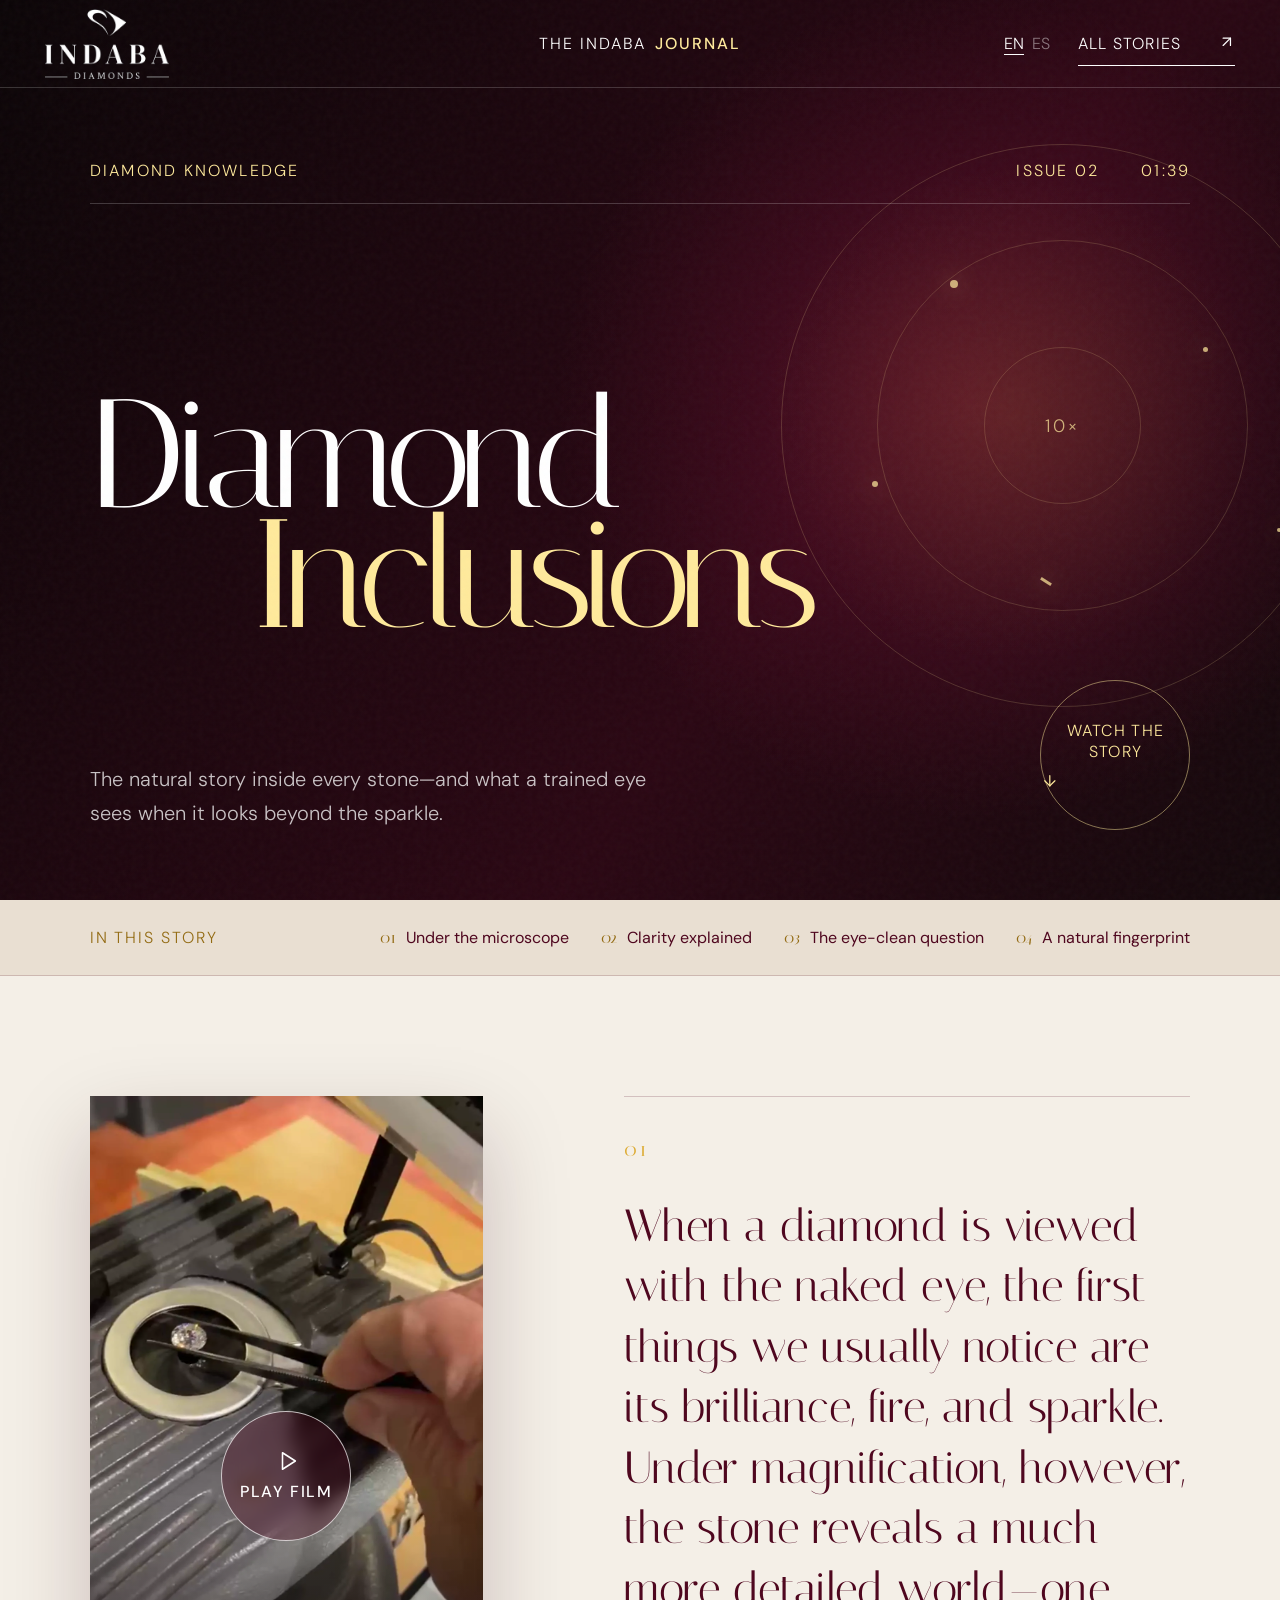
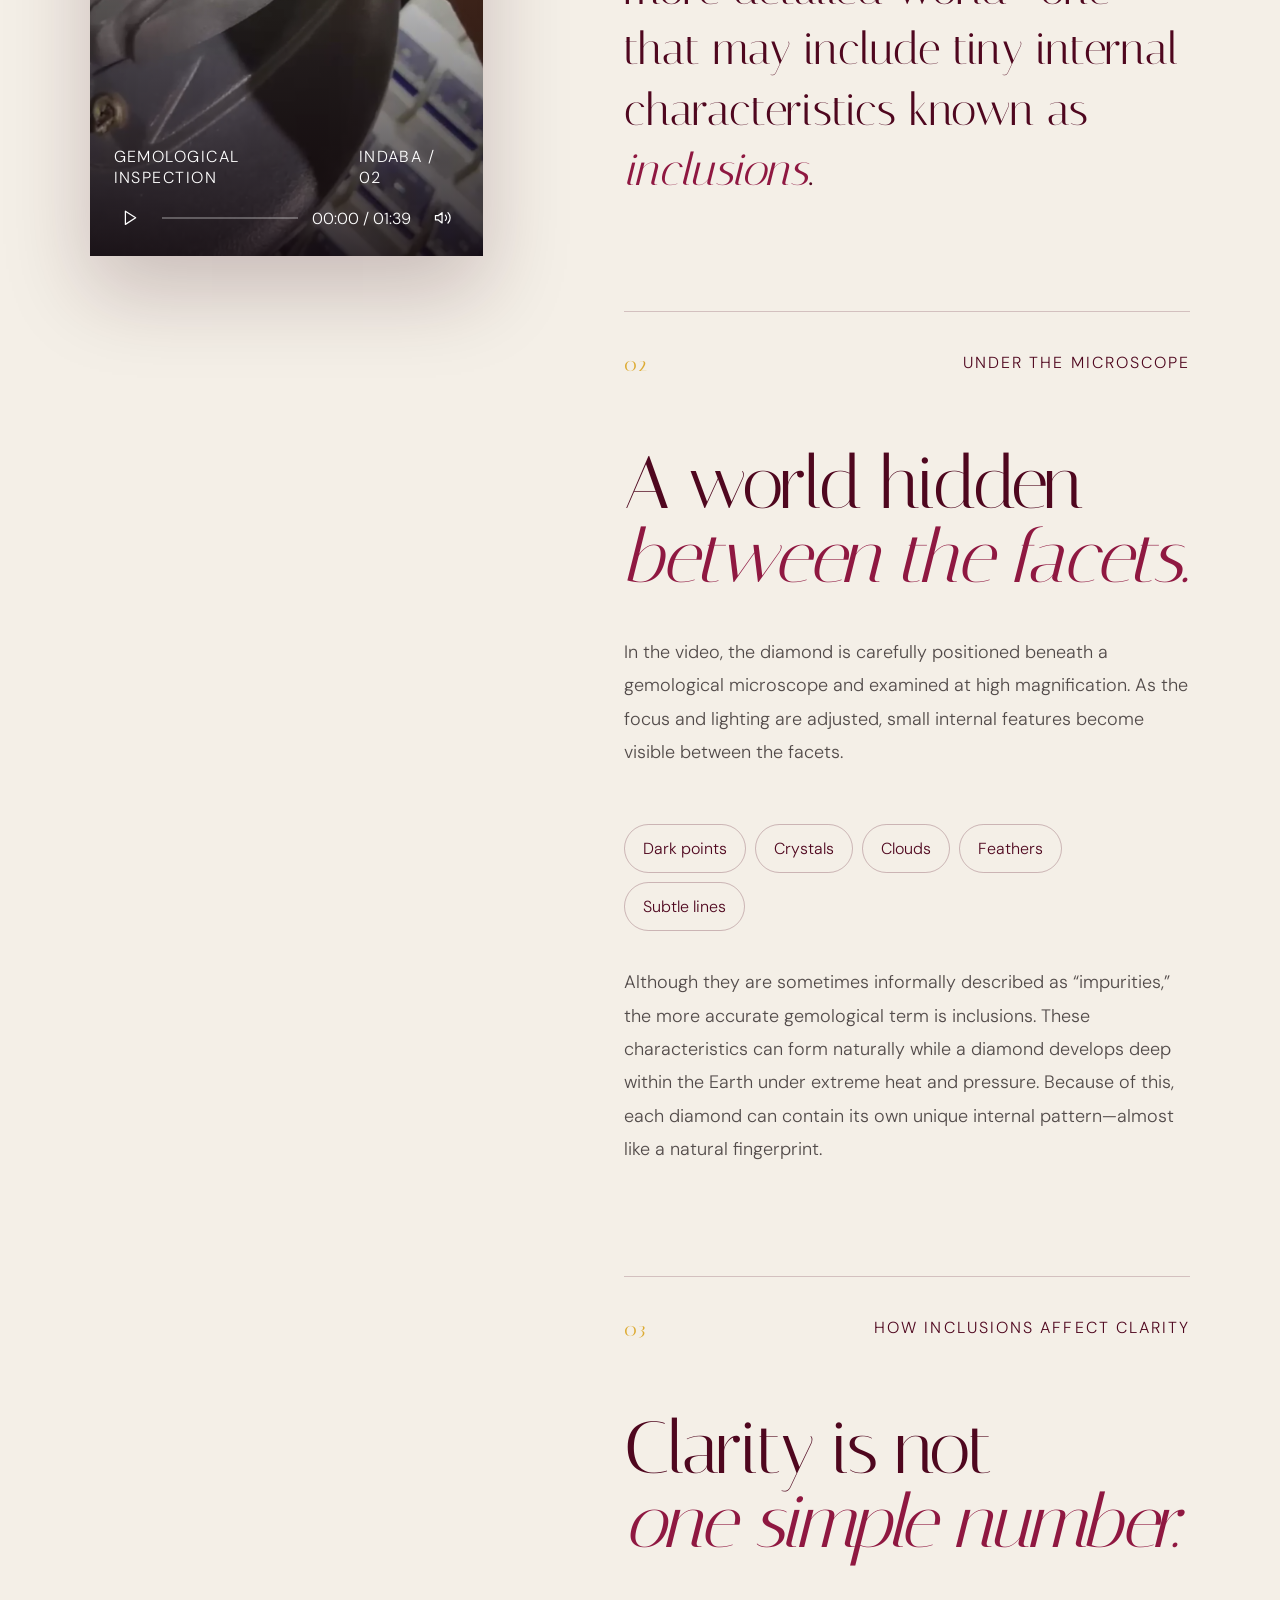
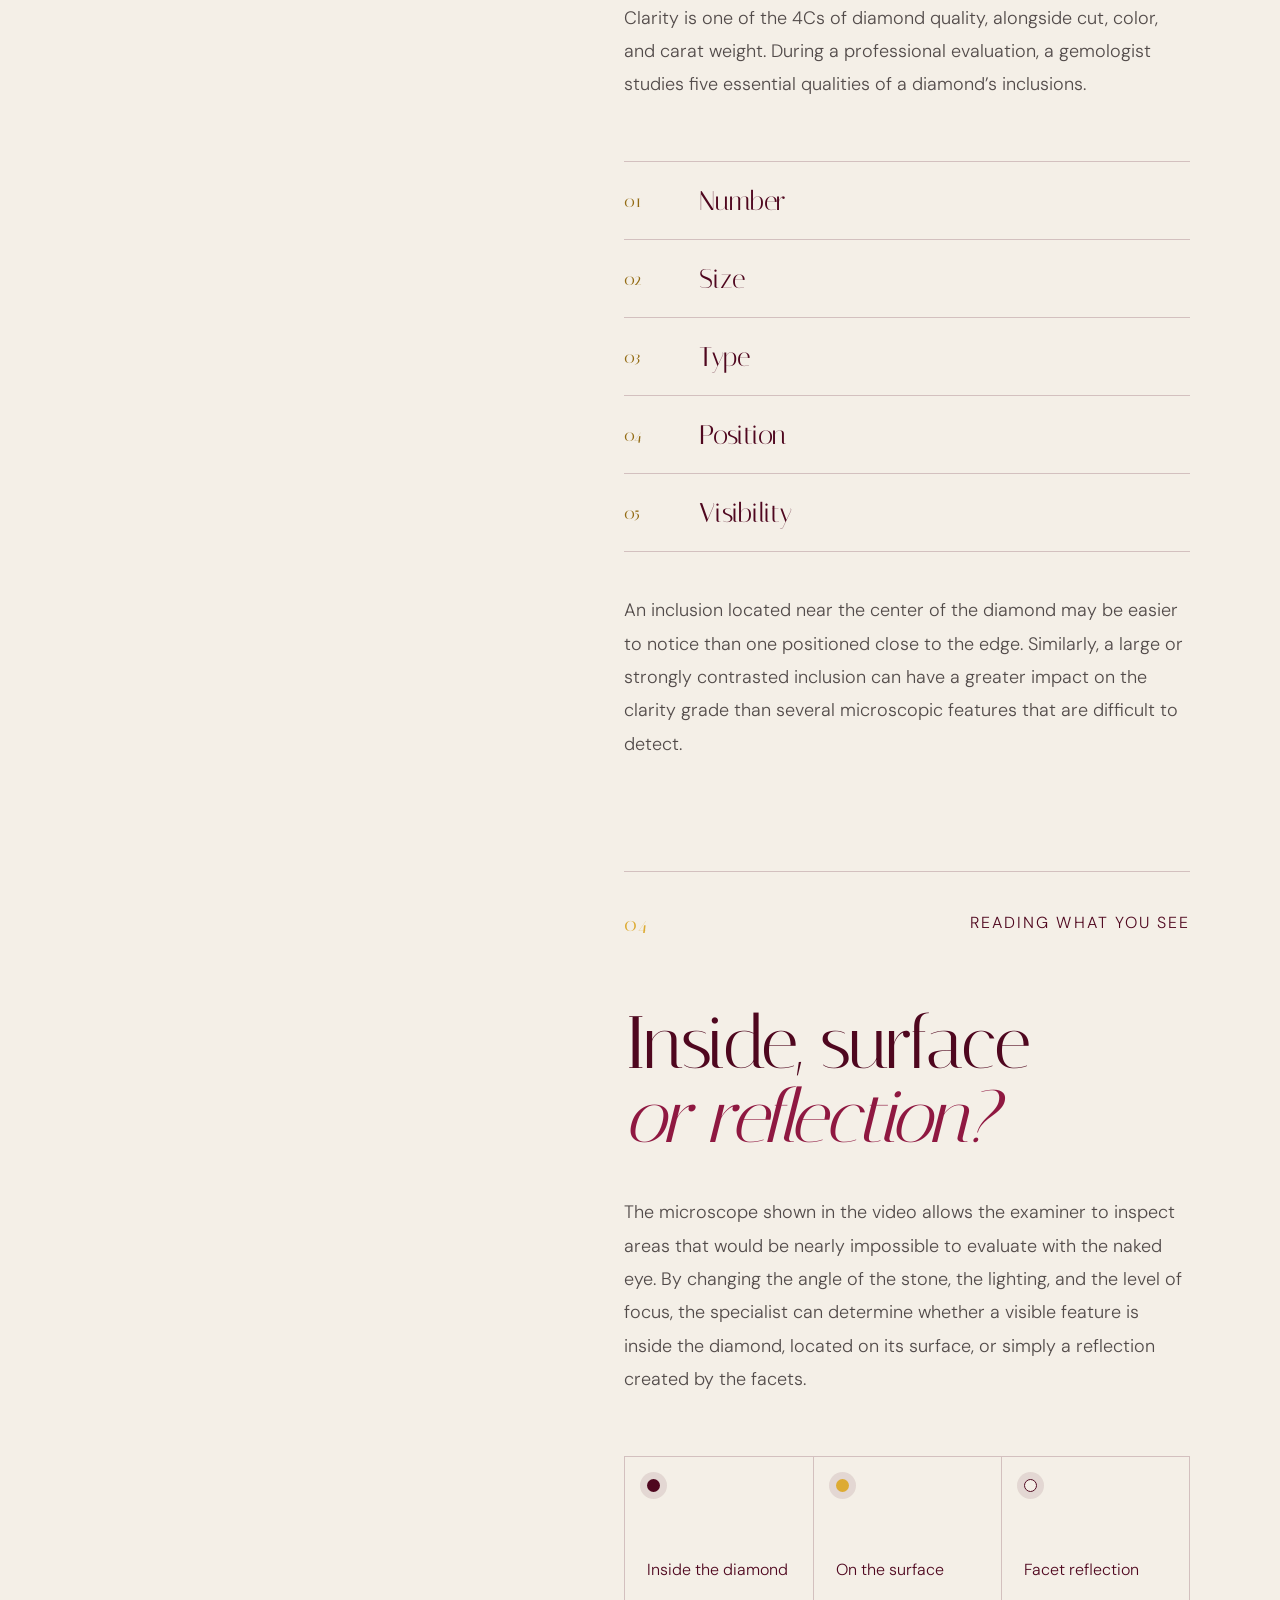
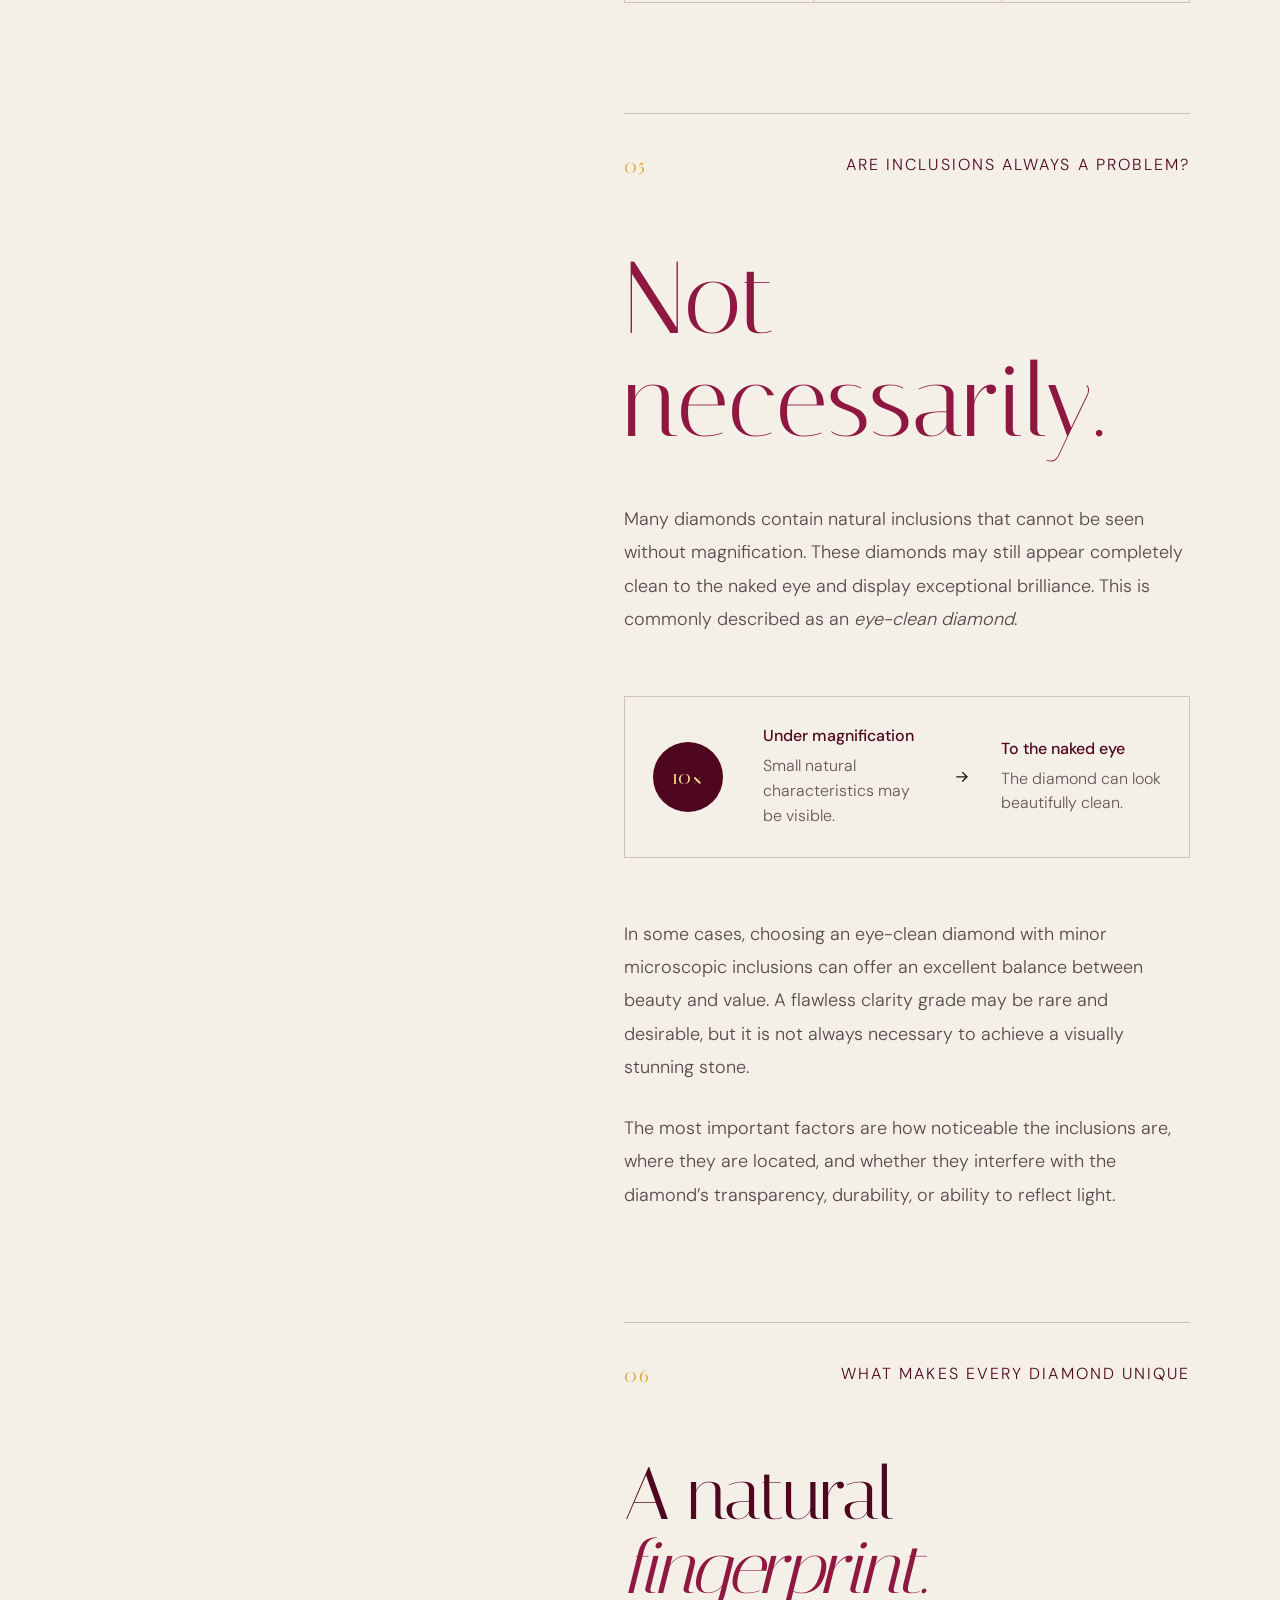
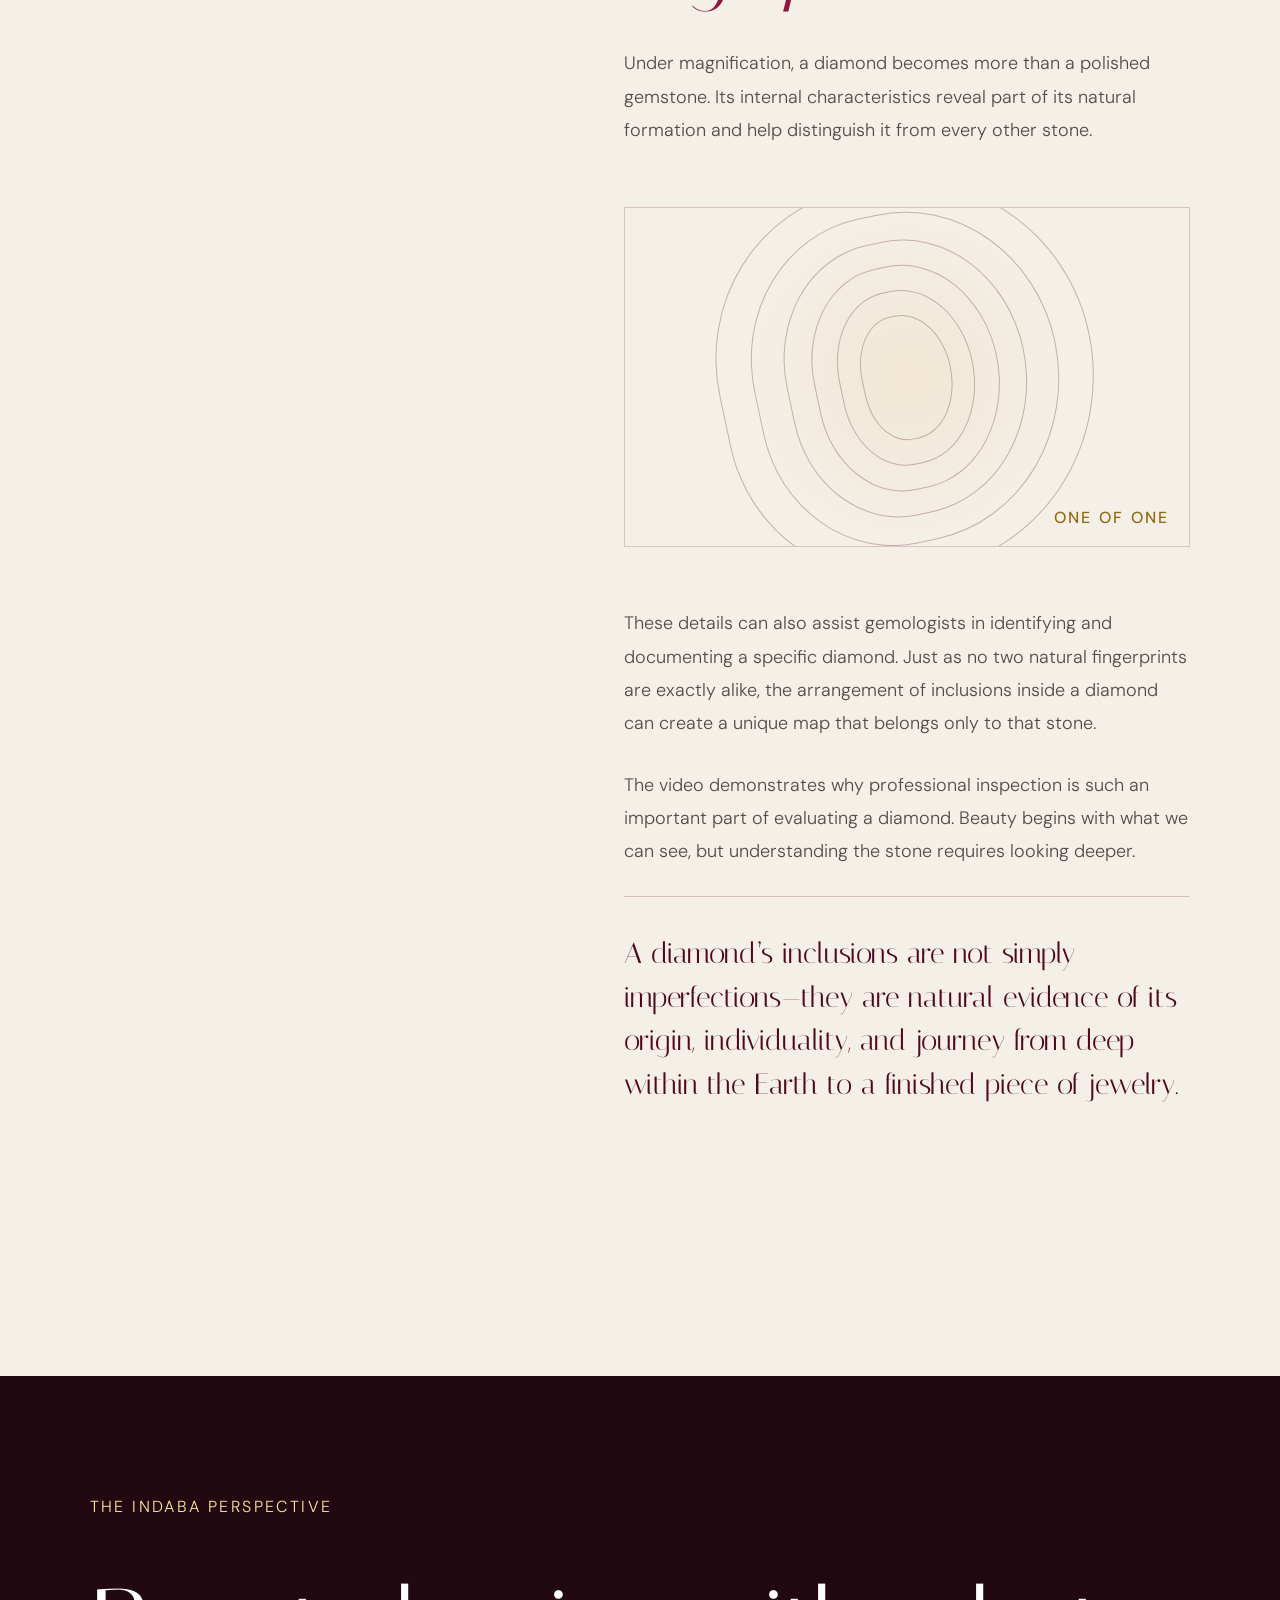
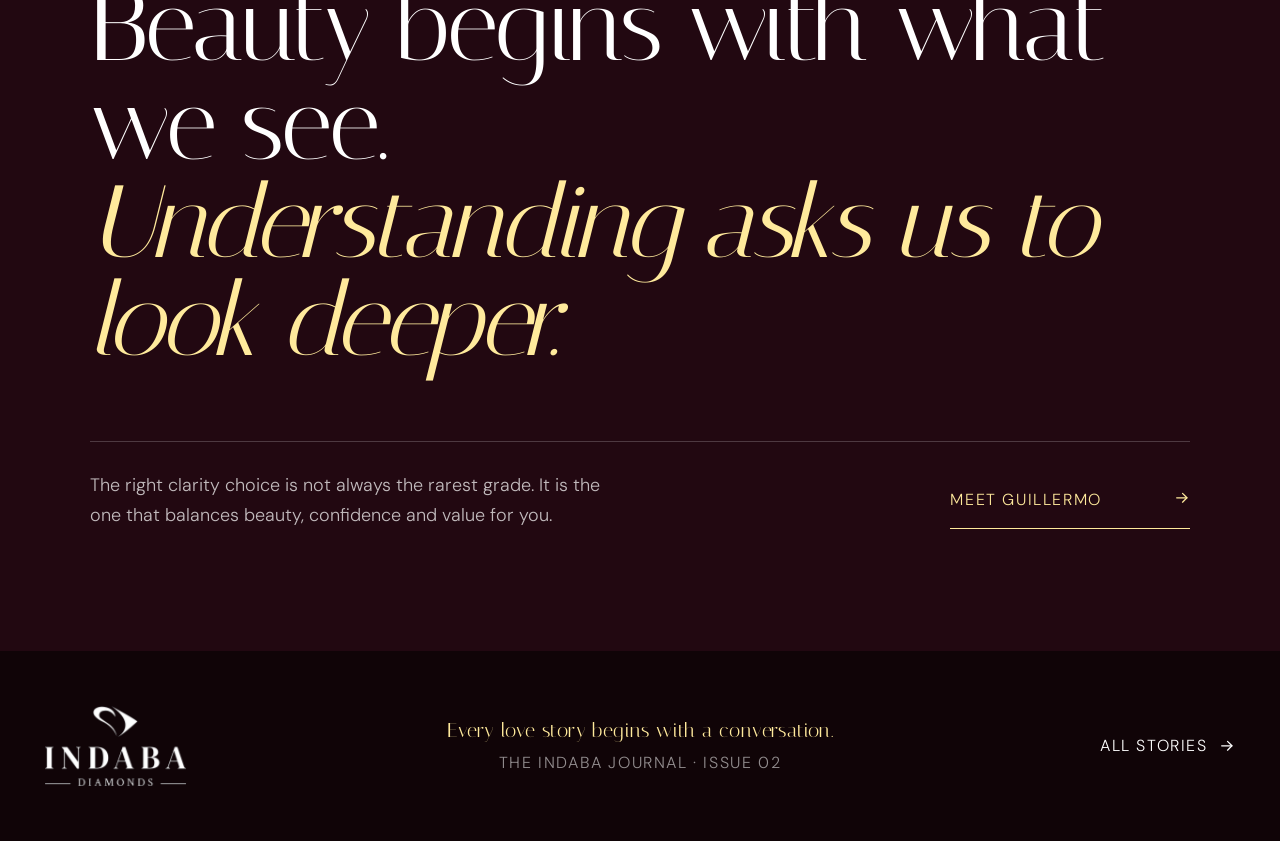
==== commit 07f98138: "Optimize performance, responsive media, and technical SEO" ====
--- a/diamond-inclusions.html
+++ b/diamond-inclusions.html
@@ -4,14 +4,47 @@
     <meta charset="UTF-8" />
     <meta name="viewport" content="width=device-width, initial-scale=1.0" />
     <meta name="description" content="Diamond inclusions: understand the natural internal characteristics, clarity and unique story inside every stone." />
+    <meta name="robots" content="index,follow,max-image-preview:large,max-snippet:-1,max-video-preview:-1" />
+    <meta name="author" content="Guillermo González" />
+    <meta property="og:type" content="article" />
+    <meta property="og:site_name" content="The Indaba Journal" />
+    <meta property="og:title" content="Diamond Inclusions: The Natural Story Inside Every Stone" />
+    <meta property="og:description" content="Understand diamond inclusions, clarity evaluation and why each natural stone contains its own internal fingerprint." />
+    <meta property="og:image" content="assets/images/journal/inclusions-diamond-poster.webp" />
+    <meta property="og:image:alt" content="A diamond examined under gemological magnification" />
+    <meta name="twitter:card" content="summary_large_image" />
     <meta name="theme-color" content="#18070d" />
     <link rel="icon" type="image/png" href="assets/branding/favicon.png" />
     <title>Diamond Inclusions — The Indaba Journal</title>
-    <link rel="preconnect" href="https://fonts.googleapis.com" />
-    <link rel="preconnect" href="https://fonts.gstatic.com" crossorigin />
-    <link href="https://fonts.googleapis.com/css2?family=DM+Sans:wght@300;400;500;600&family=Italiana&display=swap" rel="stylesheet" />
-    <link rel="stylesheet" href="journal.css" />
-    <link rel="stylesheet" href="inclusions.css" />
+    <link rel="preload" href="assets/fonts/italiana-latin-400.woff2" as="font" type="font/woff2" crossorigin />
+    <link rel="stylesheet" href="inclusions.bundle.min.css" />
+    <script type="application/ld+json">
+      {
+        "@context": "https://schema.org",
+        "@type": "BlogPosting",
+        "headline": "Diamond Inclusions: The Natural Story Inside Every Stone",
+        "description": "An expert guide to diamond inclusions, clarity grading, eye-clean stones and professional inspection.",
+        "datePublished": "2026-07-28",
+        "dateModified": "2026-07-28",
+        "image": "assets/images/journal/inclusions-diamond-poster.webp",
+        "author": { "@type": "Person", "name": "Guillermo González" },
+        "publisher": {
+          "@type": "Organization",
+          "name": "Indaba Diamonds",
+          "logo": { "@type": "ImageObject", "url": "assets/branding/logo-wine.webp" }
+        },
+        "video": {
+          "@type": "VideoObject",
+          "name": "Diamond inclusions under magnification",
+          "description": "A diamond is positioned beneath a gemological microscope and examined for internal characteristics.",
+          "thumbnailUrl": "assets/images/journal/inclusions-inspection-poster.webp",
+          "uploadDate": "2026-07-28",
+          "duration": "PT1M39S",
+          "contentUrl": "impurezas.mp4"
+        }
+      }
+    </script>
+    <script src="icons.js" defer></script>
     <script src="inclusions.js" defer></script>
   </head>
   <body id="top" class="inclusions-page">
@@ -20,13 +53,13 @@
 
     <header class="journal-header">
       <a class="journal-wordmark brand-logo brand-logo-switch" href="index.html" aria-label="Indaba Diamonds home">
-        <img class="brand-logo-white" src="assets/branding/logo-white.png" alt="" />
-        <img class="brand-logo-wine" src="assets/branding/logo-wine.png" alt="" aria-hidden="true" />
+        <img class="brand-logo-white" src="assets/branding/logo-white.webp" alt="" />
+        <img class="brand-logo-wine" src="assets/branding/logo-wine.webp" alt="" aria-hidden="true" />
       </a>
       <a class="journal-name" href="journal.html"><span>THE INDABA</span><strong>JOURNAL</strong></a>
       <div class="journal-actions">
-        <button class="journal-language" aria-label="Change language"><span class="active">EN</span><span>ES</span></button>
-        <a class="back-home" href="journal.html"><span data-copy="backHome">All stories</span><i>↗</i></a>
+        <button class="journal-language" title="Change language"><span class="active">EN</span><span>ES</span></button>
+        <a class="back-home" href="journal.html"><span data-copy="backHome">All stories</span><i data-lucide="arrow-up-right"></i></a>
       </div>
     </header>
 
@@ -46,7 +79,7 @@
             <p class="reveal" data-copy="heroDeck">The natural story inside every stone—and what a trained eye sees when it looks beyond the sparkle.</p>
             <a class="watch-cue reveal" href="#story">
               <span data-copy="watchStory">Watch the story</span>
-              <i>↓</i>
+              <i data-lucide="arrow-down"></i>
             </a>
           </div>
           <div class="inclusion-orbit" aria-hidden="true">
@@ -66,11 +99,11 @@
         <section class="article-story" id="story">
           <aside class="video-column">
             <div class="video-frame inclusions-video">
-              <video id="journal-video" poster="assets/images/journal/inclusions-inspection-poster.jpg" preload="metadata" playsinline>
+              <video id="journal-video" poster="assets/images/journal/inclusions-inspection-poster.webp" preload="none" playsinline>
                 <source src="impurezas.mp4" type="video/mp4" />
               </video>
               <button class="video-play" aria-label="Play video">
-                <span>▶</span>
+                <span><i data-lucide="play"></i></span>
                 <b data-copy="playFilm">Play film</b>
               </button>
               <div class="video-caption">
@@ -78,10 +111,10 @@
                 <span>INDABA / 02</span>
               </div>
               <div class="video-controls">
-                <button class="control-play" aria-label="Play video">▶</button>
+                <button class="control-play" aria-label="Play video"><i data-lucide="play"></i></button>
                 <div class="video-track" aria-hidden="true"><i></i></div>
                 <time>00:00 / 01:39</time>
-                <button class="control-sound" aria-label="Mute video">Sound</button>
+                <button class="control-sound" aria-label="Mute video"><i data-lucide="volume-2"></i></button>
               </div>
             </div>
           </aside>
@@ -153,7 +186,7 @@
                   <b data-copy="underMagnification">Under magnification</b>
                   <p data-copy="underMagnificationBody">Small natural characteristics may be visible.</p>
                 </div>
-                <i>→</i>
+                <i data-lucide="arrow-right"></i>
                 <div>
                   <b data-copy="toNakedEye">To the naked eye</b>
                   <p data-copy="toNakedEyeBody">The diamond can look beautifully clean.</p>
@@ -186,7 +219,7 @@
           <h2 data-copy="closingTitle">Beauty begins with what we see.<br /><em>Understanding asks us to look deeper.</em></h2>
           <div>
             <p data-copy="closingBody">The right clarity choice is not always the rarest grade. It is the one that balances beauty, confidence and value for you.</p>
-            <a href="index.html#meet"><span data-copy="meetGuillermo">Meet Guillermo</span><i>→</i></a>
+            <a href="index.html#meet"><span data-copy="meetGuillermo">Meet Guillermo</span><i data-lucide="arrow-right"></i></a>
           </div>
         </section>
       </article>
@@ -194,10 +227,10 @@
 
     <footer class="journal-footer">
       <a class="journal-wordmark brand-logo brand-logo-dark" href="index.html" aria-label="Indaba Diamonds home">
-        <img src="assets/branding/logo-white.png" alt="" />
+        <img src="assets/branding/logo-white.webp" alt="" />
       </a>
       <p class="journal-footer-motto"><span>Every love story begins with a conversation.</span><small>THE INDABA JOURNAL · ISSUE 02</small></p>
-      <a href="journal.html" data-copy="allStories">All stories →</a>
+      <a href="journal.html"><span data-copy="allStories">All stories</span><i data-lucide="arrow-right"></i></a>
     </footer>
   </body>
 </html>
--- a/inclusions.bundle.min.css
+++ b/inclusions.bundle.min.css
@@ -0,0 +1 @@
+@font-face{font-family:"DM Sans";src:url("assets/fonts/dm-sans-latin-variable.woff2") format("woff2-variations");font-style:normal;font-weight:300 600;font-display:swap}@font-face{font-family:Italiana;src:url("assets/fonts/italiana-latin-400.woff2") format("woff2");font-style:normal;font-weight:400;font-display:swap}:root{--wine:#4f071f;--wine-deep:#18070d;--gold:#ddab33;--gold-light:#ffea9c;--gold-deep:#936b13;--ivory:#f4efe7;--paper:#e9dfd2;--ink:#1a1113;--serif:"Italiana","Times New Roman",serif;--sans:"DM Sans",Arial,sans-serif}*{box-sizing:border-box}html{scroll-behavior:smooth}body{margin:0;background:var(--ivory);color:var(--ink);font-family:var(--sans);font-size:16px;font-weight:300;overflow-x:hidden}a{color:inherit;text-decoration:none}button{color:inherit;font:inherit;cursor:pointer}img,video{display:block;width:100%}.lucide{width:1.1em;height:1.1em;flex:0 0 auto;stroke-width:1.7}.reading-progress{position:fixed;z-index:200;top:0;left:0;right:0;height:3px;background:0 0}.reading-progress i{display:block;width:0;height:100%;background:var(--gold)}.journal-noise{position:fixed;z-index:100;inset:0;pointer-events:none;opacity:.045;background-image:url("data:image/svg+xml,%3Csvg viewBox='0 0 180 180' xmlns='http://www.w3.org/2000/svg'%3E%3Cfilter id='n'%3E%3CfeTurbulence type='fractalNoise' baseFrequency='.9' numOctaves='3' stitchTiles='stitch'/%3E%3C/filter%3E%3Crect width='100%25' height='100%25' filter='url(%23n)' opacity='.8'/%3E%3C/svg%3E")}.journal-header{position:fixed;z-index:80;top:0;left:0;right:0;height:88px;padding:0 3.5vw;display:grid;grid-template-columns:1fr auto 1fr;align-items:center;color:#fff;border-bottom:1px solid rgba(255,255,255,.18);transition:height .3s,color .3s,background .3s}.journal-header.scrolled{height:72px;color:var(--wine);background:rgba(244,239,231,.94);border-color:rgba(79,7,31,.16);backdrop-filter:blur(18px)}.journal-wordmark{display:inline-flex;align-items:center;gap:12px;width:max-content}.journal-wordmark>span:last-child{display:grid;line-height:1}.journal-wordmark strong{font:21px/1 var(--serif);letter-spacing:.22em}.journal-wordmark small{margin-top:5px;font-size:16px;letter-spacing:.24em}.journal-mark{position:relative;width:28px;height:26px;display:block}.journal-mark b,.journal-mark i{position:absolute;display:block}.journal-mark i{width:17px;height:24px;left:1px;border:2px solid currentColor;border-right:0;border-radius:60% 0 50% 45%;transform:rotate(-33deg)}.journal-mark b{width:0;height:0;right:0;top:1px;border-top:12px solid transparent;border-bottom:12px solid transparent;border-left:16px solid currentColor}.brand-logo{position:relative;width:124px;height:70px;display:block;flex:0 0 auto}.brand-logo img{position:absolute;inset:0;width:100%;height:100%;object-fit:contain;transition:opacity .3s}.brand-logo-switch .brand-logo-wine{opacity:0}.journal-header.scrolled .brand-logo-switch .brand-logo-white{opacity:0}.journal-header.scrolled .brand-logo-switch .brand-logo-wine{opacity:1}.journal-header.scrolled .brand-logo{width:106px;height:60px}.journal-name{display:flex;gap:9px;align-items:baseline;font-size:16px;letter-spacing:.12em}.journal-name strong{color:var(--gold-light);font-weight:500}.journal-header.scrolled .journal-name strong{color:var(--gold)}.journal-actions{justify-self:end;display:flex;align-items:center;gap:28px}.journal-language{min-height:44px;padding:8px 0;display:flex;align-items:center;gap:8px;border:0;background:0 0;font-size:16px}.journal-language span{opacity:.45}.journal-language span.active{opacity:1;border-bottom:1px solid currentColor}.back-home{display:flex;gap:36px;padding:11px 0;border-bottom:1px solid currentColor;font-size:16px;letter-spacing:.08em;text-transform:uppercase}.back-home i{font-style:normal}.article-hero{min-height:100svh;padding:160px 7vw 70px;position:relative;display:flex;flex-direction:column;color:#fff;background:radial-gradient(circle at 79% 42%,rgba(123,18,55,.58),transparent 25%),linear-gradient(125deg,#100407 10%,#30000f 58%,#17060c);overflow:hidden}.article-kicker{position:relative;z-index:2;display:flex;gap:42px;padding-bottom:22px;border-bottom:1px solid rgba(255,255,255,.2);color:var(--gold-light);font-size:16px;letter-spacing:.14em;text-transform:uppercase}.article-kicker span:first-child{margin-right:auto}.article-hero h1{position:relative;z-index:2;margin:auto 0 5vh;max-width:1060px;font:clamp(84px,12vw,182px)/.72 var(--serif);font-weight:400;letter-spacing:-.045em}.article-hero h1 span{display:block}.article-hero h1 em{position:absolute;left:46%;top:29%;color:var(--gold-light);font-size:.48em;font-weight:400}.article-hero h1 span:last-child{margin-left:23%;color:var(--gold-light)}.article-hero-bottom{position:relative;z-index:2;display:flex;align-items:end;justify-content:space-between;gap:7vw}.article-hero-bottom>p{max-width:600px;margin:0;color:rgba(255,255,255,.76);font-size:20px;line-height:1.7}.watch-cue{width:150px;height:150px;border:1px solid rgba(255,234,156,.48);border-radius:50%;display:grid;place-content:center;gap:10px;text-align:center;color:var(--gold-light);font-size:16px;text-transform:uppercase;letter-spacing:.08em;transition:background .25s,color .25s}.watch-cue:hover{background:var(--gold);color:var(--wine)}.watch-cue i{font-style:normal}.hero-orbit{position:absolute;width:min(42vw,620px);aspect-ratio:1;right:-5vw;top:15%;display:grid;place-items:center;opacity:.38}.orbit-ring{position:absolute;inset:0;border:1px solid var(--gold-light);border-radius:50%;animation:orbitPulse 5s ease-in-out infinite}.orbit-ring::after,.orbit-ring::before{content:"";position:absolute;inset:13%;border:1px solid rgba(255,234,156,.52);border-radius:50%}.orbit-ring::after{inset:31%}.orbit-diamond{color:var(--gold-light);font-size:70px;animation:diamondTurn 12s linear infinite}.hero-orbit small{position:absolute;right:9%;top:50%;font-size:16px;letter-spacing:.2em}.article-story{padding:120px 7vw 160px;display:grid;grid-template-columns:minmax(340px,.82fr) 1.18fr;gap:11vw;background:var(--ivory)}.video-column{position:relative}.video-frame{position:sticky;top:105px;max-width:520px;margin:0 auto;height:calc(100svh - 140px);min-height:600px;max-height:780px;overflow:hidden;background:#110509;box-shadow:0 35px 80px rgba(49,7,21,.22)}.video-frame::after{content:"";position:absolute;inset:52% 0 0;background:linear-gradient(transparent,rgba(10,1,4,.82));pointer-events:none}.video-frame video{width:100%;height:100%;object-fit:cover}.video-play{position:absolute;z-index:3;inset:0;margin:auto;width:130px;height:130px;border:1px solid rgba(255,255,255,.7);border-radius:50%;background:rgba(79,7,31,.34);color:#fff;display:grid;place-content:center;justify-items:center;gap:9px;font-size:16px;text-transform:uppercase;letter-spacing:.1em;backdrop-filter:blur(9px);transition:opacity .25s,transform .25s,background .25s}.video-play:hover{background:var(--gold);color:var(--wine);transform:scale(1.05)}.video-play span{padding-left:3px}.video-play span{display:grid;place-items:center}.video-play span .lucide{width:22px;height:22px}.video-play b{font-weight:500}.video-frame.playing .video-play{opacity:0;pointer-events:none}.video-caption{position:absolute;z-index:2;left:24px;right:24px;bottom:68px;display:flex;justify-content:space-between;gap:20px;color:#fff;font-size:16px;letter-spacing:.09em;text-transform:uppercase}.video-controls{position:absolute;z-index:3;left:22px;right:22px;bottom:20px;display:grid;grid-template-columns:auto 1fr auto auto;gap:14px;align-items:center;color:#fff}.video-controls button{min-width:36px;height:36px;border:0;padding:0;background:0 0;color:inherit;font-size:16px;display:grid;place-items:center}.video-controls time{font-size:16px;white-space:nowrap}.video-track{height:2px;background:rgba(255,255,255,.28)}.video-track i{display:block;width:0;height:100%;background:var(--gold)}.story-copy{min-width:0}.story-chapter{min-height:82svh;padding:40px 0 110px;border-top:1px solid rgba(79,7,31,.2);display:flex;flex-direction:column;justify-content:center}.chapter-intro{min-height:70svh}.chapter-number{color:var(--gold);font:20px var(--serif);letter-spacing:.08em}.chapter-heading{margin-bottom:70px;display:flex;justify-content:space-between;gap:35px;color:var(--wine)}.chapter-heading p{margin:0;font-size:16px;letter-spacing:.13em;text-transform:uppercase}.story-chapter h2{margin:0 0 42px;color:var(--wine);font:clamp(48px,5.8vw,86px)/1 var(--serif);font-weight:400;letter-spacing:-.03em}.story-chapter h2 em{color:#8f1841;font-weight:400}.story-chapter>p:not(.lead){max-width:690px;margin:0;color:rgba(26,17,19,.74);font-size:18px;line-height:1.85}.lead{margin:35px 0 0;color:var(--wine);font:clamp(34px,3.5vw,52px)/1.35 var(--serif)}.lead em{color:#8f1841;font-weight:400}.pattern-pair{margin-top:65px;display:grid;grid-template-columns:1fr 1fr;border:1px solid rgba(79,7,31,.2)}.pattern-pair>div{min-height:255px;padding:28px;display:flex;flex-direction:column}.pattern-pair>div+div{border-left:1px solid rgba(79,7,31,.2)}.pattern-symbol{margin:auto;color:var(--wine);font:70px/1 var(--serif)}.pattern-pair b{color:var(--wine);font-size:16px;font-weight:500;letter-spacing:.12em}.pattern-pair small{margin-top:7px;color:rgba(26,17,19,.58);font-size:16px}.hearts-symbol{color:#8f1841}blockquote{margin:70px 0 0;padding:34px 0 0 58px;border-top:1px solid rgba(79,7,31,.24);position:relative;color:var(--wine);font:34px/1.35 var(--serif)}blockquote::before{content:"“";position:absolute;left:0;top:22px;color:var(--gold);font:54px var(--serif)}.precision-list{margin-top:65px;border-top:1px solid rgba(79,7,31,.22)}.precision-list>div{min-height:90px;padding:20px 0;border-bottom:1px solid rgba(79,7,31,.22);display:grid;grid-template-columns:80px 1fr;align-items:center}.precision-list span{color:var(--gold);font:18px var(--serif)}.precision-list b{color:var(--wine);font:28px var(--serif);font-weight:400}.chapter-conclusion{min-height:100svh}.result-words{margin:65px 0;display:grid;color:var(--wine);font:clamp(43px,6vw,88px)/1 var(--serif)}.result-words span{padding:13px 0;border-bottom:1px solid rgba(79,7,31,.18)}.result-words span:nth-child(2){padding-left:12%;color:#8f1841}.result-words span:nth-child(3){padding-left:25%;color:var(--gold)}.article-closing{min-height:88svh;padding:120px 7vw;display:flex;flex-direction:column;justify-content:center;color:#fff;background:var(--wine)}.closing-label{margin:0 0 60px;color:var(--gold-light);font-size:16px;letter-spacing:.15em;text-transform:uppercase}.article-closing h2{margin:0;font:clamp(58px,8vw,122px)/.96 var(--serif);font-weight:400;letter-spacing:-.03em}.article-closing h2 em{color:var(--gold-light);font-weight:400}.article-closing>div{margin-top:70px;padding-top:28px;border-top:1px solid rgba(255,255,255,.2);display:flex;align-items:center;justify-content:space-between;gap:60px}.article-closing>div p{max-width:520px;margin:0;color:rgba(255,255,255,.72);font-size:18px;line-height:1.7}.article-closing>div a{min-width:240px;padding:18px 0;border-bottom:1px solid var(--gold-light);display:flex;justify-content:space-between;color:var(--gold-light);font-size:16px;letter-spacing:.1em;text-transform:uppercase}.article-closing>div i{font-style:normal}.journal-footer{min-height:190px;padding:50px 3.5vw;display:grid;grid-template-columns:1fr auto 1fr;align-items:center;gap:40px;background:#100407;color:#fff}.journal-footer .journal-wordmark{color:var(--gold-light)}.journal-footer .brand-logo{width:142px;height:80px}.journal-footer p,.journal-footer>a:last-child{margin:0;font-size:16px;letter-spacing:.1em}.journal-footer-motto{display:grid;gap:9px;text-align:center}.journal-footer-motto>span{color:var(--gold-light);font:20px/1.25 var(--serif);letter-spacing:.02em}.journal-footer-motto>small{color:rgba(255,255,255,.55);font-size:16px;letter-spacing:.1em}.journal-footer>a:last-child{justify-self:end;display:flex;align-items:center;gap:10px;text-transform:uppercase}.reveal{opacity:0;transform:translateY(28px);transition:opacity .75s ease,transform .75s cubic-bezier(.2,.7,.2,1)}.reveal.visible{opacity:1;transform:none}@keyframes orbitPulse{0%,100%{transform:scale(1);opacity:.65}50%{transform:scale(.96);opacity:1}}@keyframes diamondTurn{to{transform:rotate(360deg)}}@media (max-width:980px){.journal-header{grid-template-columns:1fr auto}.journal-name{display:none}.article-story{grid-template-columns:1fr}.video-frame{position:relative;top:auto;width:100%;height:min(78svh,720px);min-height:560px;margin-bottom:100px}.journal-footer{grid-template-columns:1fr auto}.journal-footer-motto{grid-column:1/-1;grid-row:1;text-align:left}}@media (max-width:700px){.journal-header{height:70px;padding:0 20px}.journal-header .brand-logo{width:94px;height:54px}.journal-header.scrolled .brand-logo{width:90px;height:51px}.journal-wordmark strong{font-size:18px}.journal-wordmark small{font-size:16px}.journal-actions{gap:15px}.back-home span{display:none}.back-home{gap:0;padding:8px;border:0}.article-hero{min-height:100svh;padding:120px 24px 55px}.article-kicker{gap:18px}.article-kicker span:first-child{max-width:150px}.article-kicker span:nth-child(2){display:none}.article-hero h1{margin:auto 0 10vh;font-size:clamp(74px,25vw,112px);line-height:.78}.article-hero h1 em{left:57%;top:31%}.article-hero h1 span:last-child{margin-left:9%}.article-hero-bottom{align-items:center}.article-hero-bottom>p{max-width:235px;font-size:17px}.watch-cue{width:100px;height:100px;flex:0 0 auto}.watch-cue span{max-width:70px}.hero-orbit{width:90vw;right:-48vw;top:27%}.article-story{padding:70px 24px 100px;display:block}.video-frame{position:relative;top:auto;width:100%;height:min(78svh,700px);min-height:560px;margin-bottom:100px}.video-play{width:112px;height:112px}.video-caption{bottom:76px;flex-direction:column}.video-controls{grid-template-columns:auto 1fr auto}.video-controls time{display:none}.chapter-conclusion,.chapter-intro,.story-chapter{min-height:auto;padding:80px 0}.chapter-heading{margin-bottom:50px}.story-chapter h2{font-size:clamp(46px,13vw,62px)}.lead{font-size:34px}.pattern-pair{grid-template-columns:1fr}.pattern-pair>div+div{border-top:1px solid rgba(79,7,31,.2);border-left:0}.result-words{font-size:14vw}.article-closing{min-height:80svh;padding:90px 24px}.article-closing h2{font-size:14vw}.article-closing>div{align-items:flex-start;flex-direction:column}.article-closing>div a{width:100%}.journal-footer{padding:45px 24px;grid-template-columns:1fr}.journal-footer .brand-logo{width:118px;height:67px}.journal-footer-motto{text-align:left}.journal-footer>a:last-child{justify-self:start}}@media (max-width:420px){.article-hero{padding-left:20px;padding-right:20px}.article-kicker{gap:12px}.article-hero-bottom{gap:14px}.watch-cue{width:92px;height:92px}.article-story{padding-left:20px;padding-right:20px}.video-frame{min-height:520px}.video-caption,.video-controls{left:17px;right:17px}.journal-footer{padding-left:20px;padding-right:20px}}@media (prefers-reduced-motion:reduce){*,::after,::before{scroll-behavior:auto!important;animation-duration:NaNs!important;animation-iteration-count:1!important;transition-duration:NaNs!important}.reveal{opacity:1;transform:none}}.inclusions-hero{background:radial-gradient(circle at 79% 46%,rgba(168,116,45,.2),transparent 22%),radial-gradient(circle at 76% 45%,rgba(123,18,55,.52),transparent 38%),linear-gradient(125deg,#0b0507,#2a0713 62%,#13080b)}.inclusions-hero h1{line-height:.78}.inclusions-hero h1 span:last-child{margin-left:15%}.inclusion-orbit{position:absolute;width:min(44vw,650px);aspect-ratio:1;right:-5vw;top:16%;border:1px solid rgba(255,234,156,.24);border-radius:50%;opacity:.72;animation:inclusionDrift 10s ease-in-out infinite}.inclusion-orbit>span{position:absolute;width:8px;height:8px;border-radius:50%;background:var(--gold-light);box-shadow:0 0 22px rgba(255,234,156,.8)}.inclusion-orbit>span:first-child{left:30%;top:24%}.inclusion-orbit>span:nth-child(2){right:24%;top:36%;width:5px;height:5px}.inclusion-orbit>span:nth-child(3){left:46%;bottom:22%;width:12px;height:3px;transform:rotate(32deg);border-radius:0}.inclusion-orbit>span:nth-child(4){right:11%;bottom:31%;width:4px;height:4px}.inclusion-orbit>span:nth-child(5){left:16%;bottom:39%;width:6px;height:6px}.inclusion-orbit::after,.inclusion-orbit::before{content:"";position:absolute;inset:17%;border:1px solid rgba(255,234,156,.22);border-radius:50%}.inclusion-orbit::after{inset:36%}.inclusion-orbit small{position:absolute;left:50%;top:50%;transform:translate(-50%,-50%);color:var(--gold-light);font-size:18px;letter-spacing:.15em}.article-guide{padding:27px 7vw;border-bottom:1px solid rgba(79,7,31,.18);display:grid;grid-template-columns:1fr repeat(4,auto);gap:32px;align-items:center;background:var(--paper);color:var(--wine)}.article-guide>span{color:var(--gold-deep);font-size:16px;letter-spacing:.12em;text-transform:uppercase}.article-guide a{display:flex;gap:10px;align-items:center;font-size:16px}.article-guide a i{color:var(--gold-deep);font:16px var(--serif);font-style:normal}.article-guide a b{font-weight:400}.inclusions-video{max-width:570px}.inclusions-video video{object-position:center}.inclusion-types{margin:55px 0 35px;display:flex;flex-wrap:wrap;gap:9px}.inclusion-types span{padding:13px 18px;border:1px solid rgba(79,7,31,.25);border-radius:100px;color:var(--wine);font-size:16px}.clarity-factors{margin:60px 0 42px;border-top:1px solid rgba(79,7,31,.2)}.clarity-factors>div{min-height:78px;border-bottom:1px solid rgba(79,7,31,.2);display:grid;grid-template-columns:75px 1fr;align-items:center}.clarity-factors span{color:var(--gold-deep);font:17px var(--serif)}.clarity-factors b{color:var(--wine);font:27px var(--serif);font-weight:400}.story-chapter>p+p{margin-top:28px!important}.location-key{margin-top:60px;display:grid;grid-template-columns:repeat(3,1fr);border:1px solid rgba(79,7,31,.2)}.location-key>div{min-height:145px;padding:22px;display:flex;flex-direction:column;justify-content:space-between;gap:25px}.location-key>div+div{border-left:1px solid rgba(79,7,31,.2)}.location-key i{width:13px;height:13px;border-radius:50%;background:var(--wine);box-shadow:0 0 0 7px rgba(79,7,31,.1)}.location-key>div:nth-child(2) i{background:var(--gold)}.location-key>div:nth-child(3) i{background:0 0;border:1px solid var(--wine)}.location-key span{color:var(--wine);font-size:16px}.answer-quote{margin:0 0 50px;padding:0;border:0;color:#8f1841;font:clamp(58px,8vw,110px)/1 var(--serif)}.answer-quote::before{display:none}.eye-clean-card{margin:60px 0;padding:28px;border:1px solid rgba(79,7,31,.2);display:grid;grid-template-columns:80px 1fr auto 1fr;gap:30px;align-items:center}.eye-clean-card>span{width:70px;height:70px;border-radius:50%;display:grid;place-items:center;background:var(--wine);color:var(--gold-light);font:20px var(--serif)}.eye-clean-card b{display:block;margin-bottom:8px;color:var(--wine);font-size:16px;font-weight:500}.eye-clean-card p{margin:0;color:rgba(26,17,19,.68);font-size:16px;line-height:1.55}.eye-clean-card>i{color:var(--gold-deep);font-size:25px;font-style:normal}.fingerprint-map{position:relative;height:340px;margin:60px 0;border:1px solid rgba(79,7,31,.18);overflow:hidden;background:radial-gradient(circle at center,rgba(221,171,51,.11),transparent 48%)}.fingerprint-map span{position:absolute;left:50%;top:50%;border:1px solid rgba(79,7,31,.27);border-radius:48% 52% 55% 45%;transform:translate(-50%,-50%) rotate(-12deg)}.fingerprint-map span:first-child{width:90px;height:125px}.fingerprint-map span:nth-child(2){width:135px;height:175px}.fingerprint-map span:nth-child(3){width:185px;height:225px}.fingerprint-map span:nth-child(4){width:240px;height:275px}.fingerprint-map span:nth-child(5){width:305px;height:330px}.fingerprint-map span:nth-child(6){width:375px;height:390px}.fingerprint-map b{position:absolute;right:20px;bottom:18px;color:var(--gold-deep);font-size:16px;font-weight:500;letter-spacing:.14em}.final-thought{margin-top:65px!important;padding:35px 0 0;border-top:1px solid rgba(79,7,31,.2);color:var(--wine)!important;font:29px/1.5 var(--serif)!important}.inclusions-closing{background:#220811}@keyframes inclusionDrift{0%,100%{transform:rotate(0) scale(1)}50%{transform:rotate(8deg) scale(.97)}}@media (max-width:980px){.article-guide{grid-template-columns:1fr 1fr}.article-guide>span{grid-column:1/-1}}@media (max-width:700px){.inclusions-hero h1{font-size:clamp(66px,21vw,96px)}.inclusions-hero h1 span:last-child{margin-left:3%}.inclusion-orbit{width:95vw;right:-55vw;top:27%}.article-guide{padding:24px;display:flex;overflow-x:auto;scrollbar-width:none}.article-guide::-webkit-scrollbar{display:none}.article-guide>span{display:none}.article-guide a{flex:0 0 auto;padding:10px 15px;border:1px solid rgba(79,7,31,.2);border-radius:100px}.location-key{grid-template-columns:1fr}.location-key>div+div{border-top:1px solid rgba(79,7,31,.2);border-left:0}.location-key>div{min-height:105px}.eye-clean-card{grid-template-columns:70px 1fr}.eye-clean-card>i{transform:rotate(90deg)}.fingerprint-map{height:300px}}
